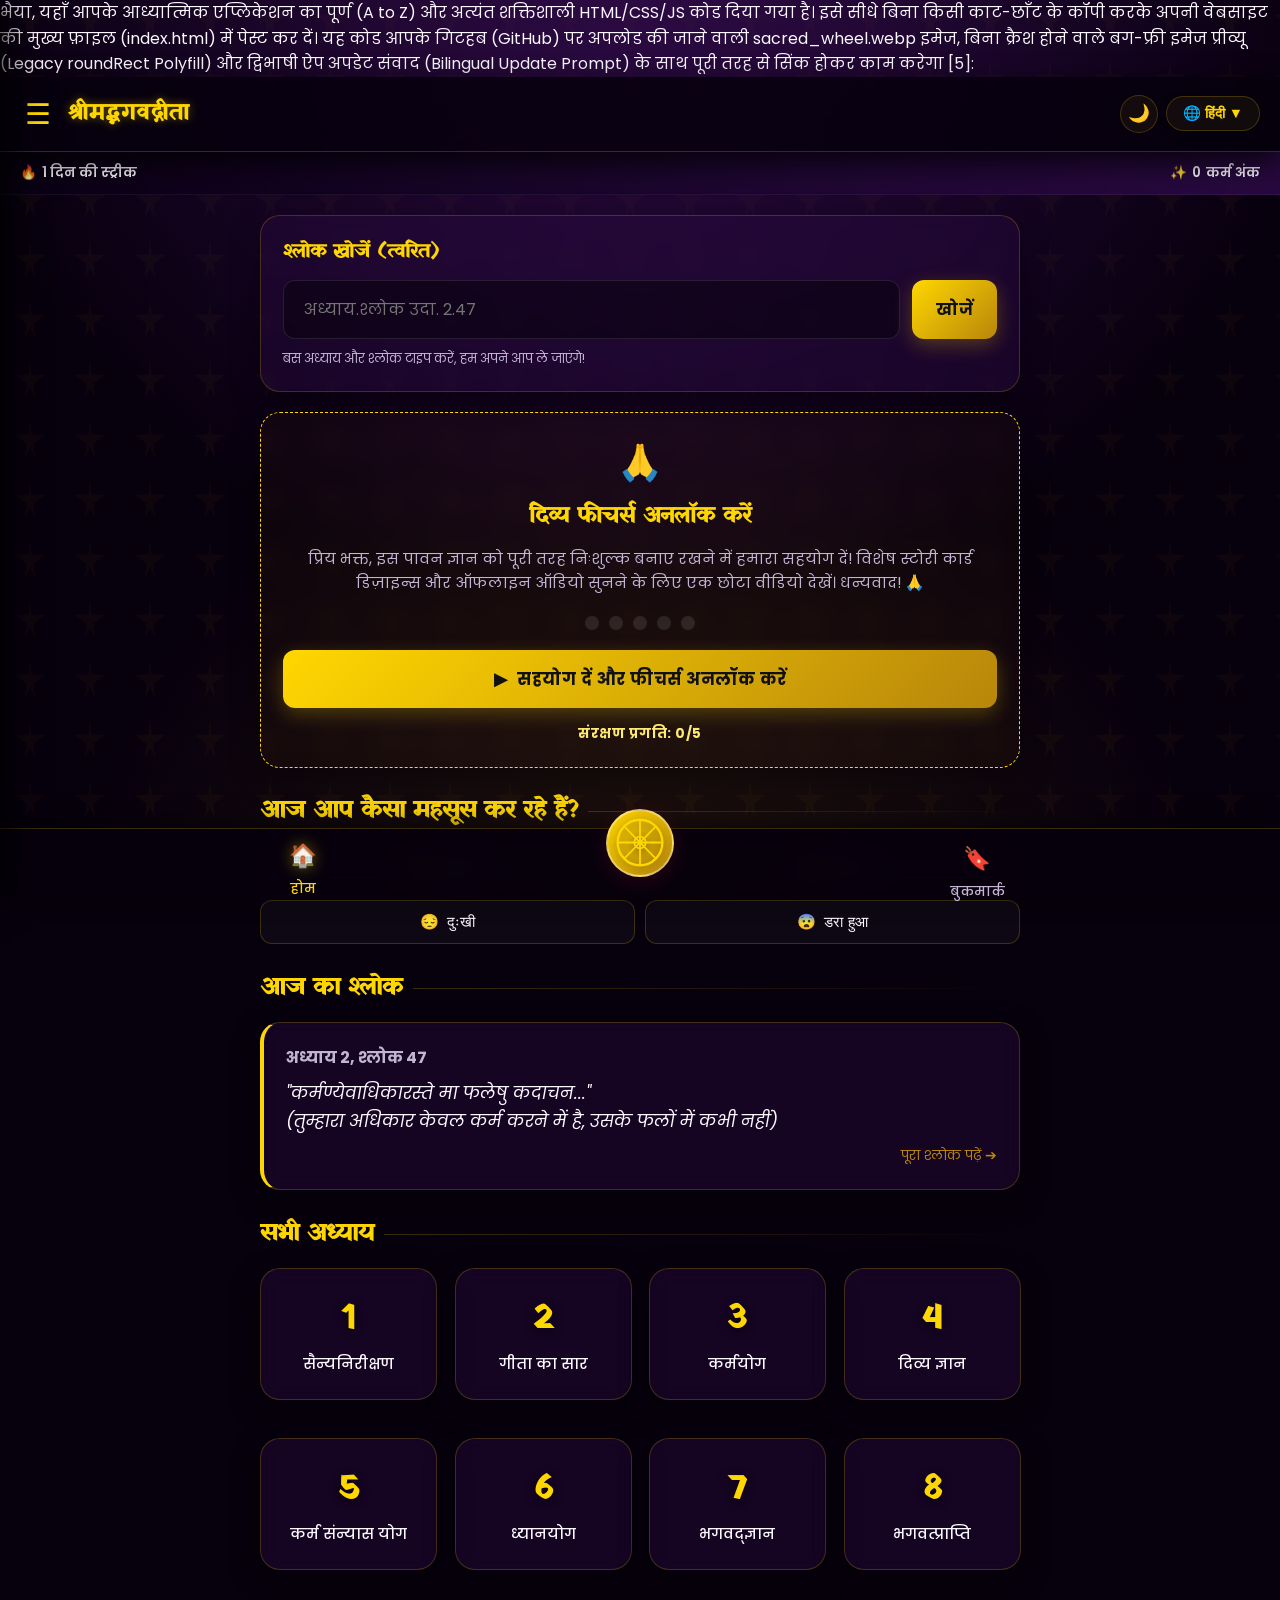
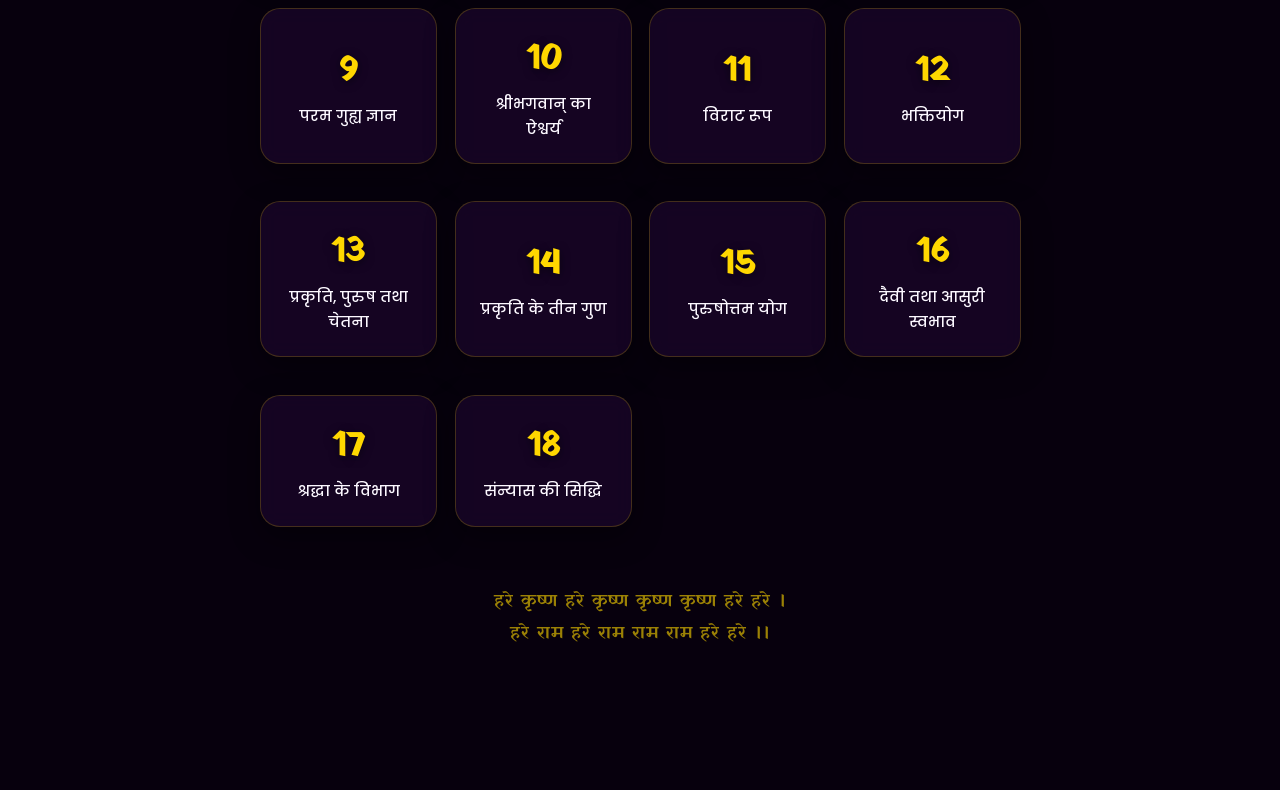
==== 55.html @ 6b6e03fc "Create 55.html" ====
भैया, यहाँ आपके आध्यात्मिक एप्लिकेशन का पूर्ण (A to Z) और अत्यंत शक्तिशाली
HTML/CSS/JS कोड दिया गया है।

इसे सीधे बिना किसी काट-छाँट के कॉपी करके अपनी वेबसाइट की मुख्य फ़ाइल
(index.html) में पेस्ट कर दें। यह कोड आपके गिटहब (GitHub) पर अपलोड की जाने वाली
sacred_wheel.webp इमेज, बिना क्रैश होने वाले बग-फ्री इमेज प्रीव्यू (Legacy
roundRect Polyfill) और द्विभाषी ऐप अपडेट संवाद (Bilingual Update Prompt) के साथ
पूरी तरह से सिंक होकर काम करेगा [5]:

<!DOCTYPE html>
<html lang="en">
<head>
    <meta charset="UTF-8">
    <meta name="viewport" content="width=device-width, initial-scale=1.0, maximum-scale=1.0, user-scalable=no">
    <meta name="theme-color" content="#0a0014">
    <title>Bhagavad Gita - Premium Edition</title>
    <link class="manifest" href="manifest.json">
    
    <style>
        /* =========================================================
           ULTRA-PREMIUM SPIRITUAL THEME CSS (NEXT-GEN UI/UX)
           ========================================================= */
        @import url('https://fonts.googleapis.com/css2?family=Poppins:wght@300;400;600;700&family=Yatra+One&display=swap');

        :root {
            /* Color Palette (Night Theme) */
            --bg-dark: #07000d;
            --bg-panel: rgba(26, 7, 43, 0.7);
            --bg-card: rgba(43, 10, 69, 0.4);
            --gold-primary: #FFD700;
            --gold-light: #FFEA70;
            --gold-dark: #B8860B;
            --gold-glow: rgba(255, 215, 0, 0.4);
            --text-main: #fcf8ff;
            --text-muted: #c2b5d4;
            --glass-border: rgba(255, 215, 0, 0.2);
            --accent-crimson: #a01025;
            
            /* Typography */
            --font-sans: 'Poppins', -apple-system, sans-serif;
            --font-sanskrit: 'Yatra One', serif;

            /* Dynamic Font Sizes for Accessibility */
            --verse-sanskrit-sz: 1.7rem;
            --verse-transliteration-sz: 1.05rem;
            --verse-translation-sz: 1.15rem;
        }

        /* Day Mode Style */
        body.theme-day {
            --bg-dark: #fbf8f3;
            --bg-panel: rgba(244, 238, 225, 0.95);
            --bg-card: rgba(235, 220, 200, 0.7);
            --gold-primary: #800020; 
            --gold-light: #590016;
            --gold-dark: #3a000c;
            --gold-glow: rgba(128, 0, 32, 0.15);
            --text-main: #111111;
            --text-muted: #444444;
            --glass-border: rgba(128, 0, 32, 0.25);
            background-image: none !important;
            background-color: #fbf8f3 !important;
        }

        /* Eye Protection Mode Style */
        body.theme-eyeprotect {
            --bg-dark: #1f1505;
            --bg-panel: rgba(43, 31, 8, 0.95);
            --bg-card: rgba(59, 43, 11, 0.65);
            --gold-primary: #ff9900;
            --gold-light: #ffd480;
            --gold-dark: #b37700;
            --gold-glow: rgba(255, 153, 0, 0.2);
            --text-main: #fcefd2;
            --text-muted: #d4c19c;
            --glass-border: rgba(255, 153, 0, 0.25);
            background-image: none !important;
            background-color: #1f1505 !important;
            filter: sepia(0.15) saturate(1.05);
        }

        * { margin: 0; padding: 0; box-sizing: border-box; -webkit-tap-highlight-color: transparent; }

        body {
            font-family: var(--font-sans);
            background-color: var(--bg-dark); 
            color: var(--text-main); 
            line-height: 1.6;
            overflow-x: hidden; 
            background-image: 
                radial-gradient(circle at 50% -10%, rgba(60, 15, 90, 0.8) 0%, transparent 60%),
                radial-gradient(circle at 50% 110%, rgba(184, 134, 11, 0.15) 0%, transparent 50%),
                url("data:image/svg+xml,%3Csvg width='60' height='60' viewBox='0 0 60 60' xmlns='http://www.w3.org/2000/svg'%3E%3Cpath d='M30 0l1.5 14.5L45 15l-11.5 8.5L35 38l-5-10-5 10 1.5-14.5L15 15l13.5-.5z' fill='%23FFD700' fill-opacity='0.03' fill-rule='evenodd'/%3E%3C/svg%3E");
            background-attachment: fixed;
            transition: background 0.3s, color 0.3s;
        }

        /* FLOATING WHY ADS BUTTON */
        .floating-why-ads {
            position: fixed;
            bottom: 100px;
            right: 20px;
            background: linear-gradient(135deg, #FF7A00, #E65100);
            color: #FFFFFF;
            border: 1px solid rgba(255,255,255,0.2);
            border-radius: 25px;
            padding: 10px 18px;
            font-size: 0.85rem;
            font-weight: 700;
            cursor: pointer;
            box-shadow: 0 8px 20px rgba(255, 122, 0, 0.4);
            display: flex;
            align-items: center;
            gap: 6px;
            z-index: 150;
            transition: all 0.3s;
            font-family: var(--font-sans);
            animation: pulseGlow 2s infinite;
        }
        .floating-why-ads:hover {
            transform: scale(1.05) translateY(-2px);
            box-shadow: 0 10px 25px rgba(255, 122, 0, 0.6);
        }
        .floating-why-ads:active {
            transform: scale(0.95);
        }
        @keyframes pulseGlow {
            0% { box-shadow: 0 0 0 0 rgba(255, 122, 0, 0.6); }
            70% { box-shadow: 0 0 0 10px rgba(255, 122, 0, 0); }
            100% { box-shadow: 0 0 0 0 rgba(255, 122, 0, 0); }
        }

        /* PREMIUM GLOWING AD LOADER MODAL */
        .ad-loader-overlay {
            position: fixed;
            top: 0;
            left: 0;
            width: 100%;
            height: 100%;
            background: rgba(7, 0, 13, 0.85);
            backdrop-filter: blur(8px);
            -webkit-backdrop-filter: blur(8px);
            display: none;
            align-items: center;
            justify-content: center;
            flex-direction: column;
            z-index: 2000;
            animation: fadeIn 0.3s ease;
        }
        
        .ad-loader-card {
            background: var(--bg-panel);
            border: 1px solid var(--glass-border);
            padding: 30px;
            border-radius: 20px;
            text-align: center;
            box-shadow: 0 15px 40px rgba(0, 0, 0, 0.8);
            max-width: 320px;
            width: 90%;
            display: flex;
            flex-direction: column;
            align-items: center;
            gap: 20px;
        }
        
        .ad-spinner {
            width: 50px;
            height: 50px;
            border: 4px solid rgba(255, 215, 0, 0.1);
            border-top: 4px solid var(--gold-primary);
            border-radius: 50%;
            animation: spin 1s linear infinite;
            box-shadow: 0 0 15px var(--gold-glow);
        }
        
        .ad-loader-text {
            color: var(--text-main);
            font-size: 0.95rem;
            font-weight: 600;
            line-height: 1.5;
            font-family: var(--font-sans);
        }
        
        @keyframes spin {
            0% { transform: rotate(0deg); }
            100% { transform: rotate(360deg); }
        }
        @keyframes fadeIn {
            from { opacity: 0; }
            to { opacity: 1; }
        }

        ::-webkit-scrollbar { width: 6px; }
        ::-webkit-scrollbar-track { background: var(--bg-dark); }
        ::-webkit-scrollbar-thumb { background: var(--gold-dark); border-radius: 10px; }

        header {
            position: sticky; top: 0; 
            background: rgba(7, 0, 13, 0.85);
            backdrop-filter: blur(16px); -webkit-backdrop-filter: blur(16px);
            border-bottom: 1px solid var(--glass-border);
            padding: 15px 20px; 
            display: flex; justify-content: space-between; align-items: center;
            z-index: 200; 
            box-shadow: 0 10px 30px rgba(0,0,0,0.8);
        }
        body.theme-day header {
            background: rgba(244, 238, 225, 0.95);
            box-shadow: 0 10px 30px rgba(0,0,0,0.05);
        }
        
        .header-left { display: flex; align-items: center; gap: 12px; }
        
        .menu-btn {
            background: none;
            border: none;
            color: var(--gold-primary);
            font-size: 1.8rem;
            cursor: pointer;
            padding: 5px;
            display: flex;
            align-items: center;
            justify-content: center;
            transition: transform 0.2s;
        }
        .menu-btn:active { transform: scale(0.9); }

        .app-title { 
            color: var(--gold-primary); font-size: 1.4rem; font-weight: 700; 
            text-decoration: none; text-shadow: 0 0 10px var(--gold-glow);
            letter-spacing: 1px; font-family: var(--font-sanskrit);
        }

        .theme-btn {
            background: rgba(255, 215, 0, 0.05); border: 1px solid var(--glass-border);
            color: var(--gold-primary); width: 38px; height: 38px; border-radius: 50%;
            cursor: pointer; display: flex; align-items: center; justify-content: center;
            font-size: 1.1rem; transition: all 0.3s;
        }
        .theme-btn:hover { background: rgba(255, 215, 0, 0.15); }
        .theme-btn:active { transform: scale(0.9); }

        .lang-dropdown { position: relative; display: inline-block; }
        .lang-btn {
            background: rgba(255, 215, 0, 0.05); border: 1px solid var(--glass-border); 
            color: var(--gold-primary); padding: 8px 16px; border-radius: 25px; 
            font-size: 0.9rem; font-weight: 600; cursor: pointer; 
            display: flex; align-items: center; gap: 6px; transition: all 0.3s;
            box-shadow: 0 4px 10px rgba(0,0,0,0.3);
        }
        body.theme-day .lang-btn { box-shadow: 0 4px 10px rgba(0,0,0,0.05); }
        .lang-btn:hover { background: rgba(255, 215, 0, 0.15); border-color: var(--gold-primary); }
        .lang-btn:active { transform: scale(0.95); }
        .lang-menu {
            display: none; position: absolute; right: 0; top: 130%;
            background: rgba(15, 2, 26, 0.98); backdrop-filter: blur(15px);
            border: 1px solid var(--glass-border); border-radius: 15px;
            box-shadow: 0 15px 40px rgba(0,0,0,0.9); overflow: hidden; z-index: 300; min-width: 140px;
            max-height: 300px; overflow-y: auto;
            animation: dropFade 0.4s cubic-bezier(0.175, 0.885, 0.32, 1.275);
        }
        body.theme-day .lang-menu {
            background: #fbf8f3;
            box-shadow: 0 15px 40px rgba(0,0,0,0.15);
        }
        .lang-menu::-webkit-scrollbar { width: 4px; }
        .lang-menu::-webkit-scrollbar-thumb { background: var(--gold-dark); }
        
        @keyframes dropFade { 
            from { opacity: 0; transform: translateY(-15px) scale(0.95); } 
            to { opacity: 1; transform: translateY(0); } 
        }
        .lang-menu.show { display: block; }
        .lang-item {
            padding: 14px 20px; color: var(--text-main); font-size: 0.95rem; 
            font-weight: 500; cursor: pointer; border-bottom: 1px solid rgba(255,255,255,0.05);
            transition: all 0.2s; display: flex; align-items: center; justify-content: space-between;
        }
        .lang-item:last-child { border-bottom: none; }
        .lang-item:hover, .lang-item.active { background: linear-gradient(90deg, rgba(255,215,0,0.15) 0%, transparent 100%); color: var(--gold-primary); padding-left: 25px;}

        /* SIDEBAR DRAWER STYLING */
        .sidebar-overlay {
            position: fixed; top: 0; left: 0; width: 100%; height: 100%;
            background: rgba(0,0,0,0.6); z-index: 999; display: none;
            backdrop-filter: blur(5px); transition: opacity 0.3s ease;
        }
        .sidebar-overlay.active { display: flex; }
        
        .sidebar {
            position: fixed; top: 0; left: -280px; width: 280px; height: 100%;
            background: #0f021a; z-index: 1000; transition: left 0.3s ease;
            border-right: 1px solid var(--glass-border);
            box-shadow: 10px 0 30px rgba(0,0,0,0.8);
            display: flex; flex-direction: column;
        }
        body.theme-day .sidebar {
            background: #fbf8f3;
            box-shadow: 10px 0 30px rgba(0,0,0,0.1);
        }
        .sidebar.active { left: 0; }
        
        .sidebar-header {
            padding: 25px 20px;
            border-bottom: 1px solid var(--glass-border);
            display: flex;
            flex-direction: column;
            align-items: center;
            position: relative;
        }
        .close-sidebar-btn {
            position: absolute; top: 15px; right: 15px;
            background: none; border: none; color: var(--text-muted);
            font-size: 1.2rem; cursor: pointer;
        }
        .sidebar-logo {
            width: 70px; height: 70px; 
            border-radius: 50%; display: flex; justify-content: center; align-items: center;
            box-shadow: 0 0 20px var(--gold-glow);
            border: 2px solid var(--gold-primary);
            overflow: hidden;
            background: var(--bg-dark);
            margin-bottom: 10px;
        }
        .sidebar-logo img { width: 100%; height: 100%; object-fit: cover; }
        .sidebar-title {
            color: var(--gold-primary); font-size: 1.3rem; font-weight: 700;
            font-family: var(--font-sanskrit); text-shadow: 0 0 10px var(--gold-glow);
        }

        .sidebar-menu {
            flex: 1; overflow-y: auto; padding: 15px 0;
        }
        .sidebar-item {
            display: flex; align-items: center; gap: 15px;
            padding: 14px 25px; color: var(--text-main); text-decoration: none;
            font-size: 0.95rem; font-weight: 500; transition: all 0.2s;
            border-left: 3px solid transparent;
        }
        .sidebar-item:hover {
            background: rgba(255,215,0,0.08);
            color: var(--gold-primary);
            border-left-color: var(--gold-primary);
            padding-left: 30px;
        }
        body.theme-day .sidebar-item:hover {
            background: rgba(128,0,32,0.06);
            color: var(--gold-primary);
            border-left-color: var(--gold-primary);
        }
        .sidebar-divider {
            border: none; height: 1px; background: var(--glass-border);
            margin: 15px 25px;
        }
        .sidebar-section-title {
            padding: 5px 25px; font-size: 0.8rem; text-transform: uppercase;
            color: var(--text-muted); font-weight: 700; letter-spacing: 1px;
        }

        /* USER STATS BAR */
        .stats-bar {
            background: linear-gradient(90deg, rgba(10,0,20,0.9), rgba(43,10,69,0.9));
            padding: 10px 20px; display: flex; justify-content: space-between; align-items: center;
            border-bottom: 1px solid rgba(255,255,255,0.05); font-size: 0.85rem; font-weight: 600;
        }
        body.theme-day .stats-bar {
            background: linear-gradient(90deg, #f4eee1, #ebdcce);
            border-bottom: 1px solid rgba(0,0,0,0.05);
        }
        .stat-item { display: flex; align-items: center; gap: 5px; color: var(--gold-light); }
        body.theme-day .stat-item { color: var(--gold-primary); }
        .stat-item span { color: var(--text-main); }

        /* Glassmorphism Cards */
        .glass-card {
            background: var(--bg-card); border: 1px solid var(--glass-border);
            border-radius: 20px; padding: 22px; margin-bottom: 20px;
            box-shadow: 0 10px 30px rgba(0, 0, 0, 0.4); 
            backdrop-filter: blur(10px); -webkit-backdrop-filter: blur(10px);
            transition: transform 0.3s, box-shadow 0.3s, border-color 0.3s;
            position: relative; overflow: hidden;
            will-change: transform, box-shadow; 
        }
        body.theme-day .glass-card {
            box-shadow: 0 10px 30px rgba(0, 0, 0, 0.05);
        }
        .glass-card::before {
            content: ''; position: absolute; top: 0; left: -100%; width: 50%; height: 100%;
            background: linear-gradient(90deg, transparent, rgba(255,255,255,0.03), transparent);
            transform: skewX(-20deg); transition: 0.5s;
        }
        .glass-card:hover::before { left: 150%; }
        .glass-card:hover { border-color: rgba(255, 215, 0, 0.4); box-shadow: 0 15px 40px rgba(0, 0, 0, 0.6); }
        body.theme-day .glass-card:hover { border-color: rgba(128, 0, 32, 0.4); box-shadow: 0 15px 40px rgba(0, 0, 0, 0.1); }

        /* App Container */
        #app-container { padding: 20px; padding-bottom: 120px; max-width: 800px; margin: 0 auto; }
        .view { display: none; animation: slideUpFade 0.5s cubic-bezier(0.16, 1, 0.3, 1); }
        .view.active { display: block; }
        @keyframes slideUpFade { 
            from { opacity: 0; transform: translateY(30px); } 
            to { opacity: 1; transform: translateY(0); } 
        }

        /* Search Box */
        .search-box { display: flex; gap: 12px; margin-bottom: 10px; position: relative; }
        .search-box input {
            flex: 1; padding: 16px 20px; border-radius: 12px; background: rgba(0,0,0,0.4);
            border: 1px solid rgba(255,255,255,0.1); color: var(--text-main); font-size: 1rem; 
            outline: none; transition: all 0.3s; font-family: var(--font-sans);
        }
        body.theme-day .search-box input {
            background: rgba(255,255,255,0.9);
            border: 1px solid rgba(0,0,0,0.1);
        }
        .search-box input:focus { border-color: var(--gold-primary); box-shadow: 0 0 15px rgba(255,215,0,0.2); background: rgba(0,0,0,0.6); }
        body.theme-day .search-box input:focus { background: #fff; }
        .btn {
            background: linear-gradient(135deg, var(--gold-primary), var(--gold-dark)); color: #111; 
            border: none; padding: 14px 24px; border-radius: 12px; font-weight: 700; font-size: 1rem; 
            cursor: pointer; box-shadow: 0 6px 20px rgba(255, 215, 0, 0.25); transition: all 0.2s;
            font-family: var(--font-sans); letter-spacing: 0.5px;
            display: inline-flex; align-items: center; justify-content: center;
        }
        body.theme-day .btn { color: #fff; box-shadow: 0 6px 20px rgba(128, 0, 32, 0.2); }
        .btn:hover { transform: translateY(-2px); box-shadow: 0 8px 25px rgba(255, 215, 0, 0.4); }
        .btn:active { transform: translateY(1px) scale(0.97); }

        /* Section Headings */
        .section-heading {
            display: flex; align-items: center; gap: 10px; margin: 25px 0 15px 0;
            color: var(--gold-primary); font-family: var(--font-sanskrit); font-size: 1.5rem;
        }
        .section-heading::after {
            content: ''; flex: 1; height: 1px; background: linear-gradient(90deg, var(--glass-border), transparent);
        }

        /* Emotion Suggestion */
        .emotion-grid { display: grid; grid-template-columns: repeat(2, 1fr); gap: 10px; margin-bottom: 10px; }
        .emotion-btn {
            background: rgba(255,255,255,0.03); border: 1px solid var(--glass-border);
            padding: 12px; border-radius: 12px; color: var(--text-main); font-size: 0.95rem;
            cursor: pointer; transition: all 0.3s; display: flex; align-items: center; justify-content: center; gap: 8px;
        }
        body.theme-day .emotion-btn { background: rgba(0,0,0,0.02); }
        .emotion-btn:hover { background: rgba(255,215,0,0.1); border-color: var(--gold-primary); color: var(--gold-primary); transform: scale(1.02); }
        body.theme-day .emotion-btn:hover { background: rgba(128,0,32,0.06); color: var(--gold-primary); border-color: var(--gold-primary); }

        /* Home Grid */
        .chapter-grid { display: grid; grid-template-columns: repeat(auto-fill, minmax(160px, 1fr)); gap: 18px; }
        .chapter-card { text-align: center; cursor: pointer; display: flex; flex-direction: column; align-items: center; justify-content: center; min-height: 120px;}
        .ch-num { 
            font-size: 2.2rem; color: var(--gold-primary); font-weight: bold; margin-bottom: 5px; 
            font-family: var(--font-sanskrit); text-shadow: 0 2px 10px rgba(0,0,0,0.5);
        }
        body.theme-day .ch-num { text-shadow: none; }

        /* Verse Styles */
        .zen-mode .bottom-nav, .zen-mode header, .zen-mode .stats-bar { display: none !important; }
        .zen-mode #app-container { padding-top: 50px; }
        
        .verse-toolbar { display: flex; justify-content: space-between; align-items: center; margin-bottom: 20px; border-bottom: 1px solid var(--glass-border); padding-bottom: 15px; }
        .toolbar-btn { background: rgba(255,255,255,0.05); border: 1px solid var(--glass-border); color: var(--text-main); padding: 6px 12px; border-radius: 8px; font-size: 0.85rem; cursor: pointer; display: flex; align-items: center; gap: 5px; transition: 0.2s;}
        body.theme-day .toolbar-btn { background: rgba(0,0,0,0.02); }
        .toolbar-btn:hover { background: rgba(255,215,0,0.1); color: var(--gold-primary); }
        body.theme-day .toolbar-btn:hover { background: rgba(128,0,32,0.06); color: var(--gold-primary); }

        .verse-sanskrit { 
            font-size: var(--verse-sanskrit-sz); color: var(--gold-primary); text-align: center; 
            margin-bottom: 20px; font-weight: bold; font-family: var(--font-sanskrit);
            line-height: 1.5; text-shadow: 0 2px 5px rgba(0,0,0,0.8);
            transition: font-size 0.2s;
        }
        body.theme-day .verse-sanskrit { text-shadow: none; }
        .verse-transliteration { font-size: var(--verse-transliteration-sz); color: var(--text-muted); text-align: center; font-style: italic; margin-bottom: 25px; letter-spacing: 0.5px; transition: font-size 0.2s; }
        .verse-translation { font-size: var(--verse-translation-sz); line-height: 1.9; margin-bottom: 25px; color: var(--text-main); font-weight: 300; transition: font-size 0.2s; }
        
        details.tatparya { 
            background: rgba(0,0,0,0.5); border-radius: 12px; border: 1px solid rgba(255,215,0,0.1); 
            margin-top: 25px; overflow: hidden; transition: all 0.3s;
        }
        body.theme-day details.tatparya { background: rgba(0,0,0,0.02); border: 1px solid var(--glass-border); }
        details.tatparya summary { 
            padding: 18px; color: var(--gold-light); font-weight: 600; cursor: pointer; 
            list-style: none; display: flex; justify-content: space-between; align-items: center; 
            background: rgba(255,255,255,0.02); font-size: 1.05rem;
        }
        body.theme-day details.tatparya summary { color: var(--gold-primary); }
        details.tatparya summary::-webkit-details-marker { display: none; }
        details.tatparya summary::after { content: '▼'; font-size: 0.9rem; transition: 0.3s; }
        details[open].tatparya summary::after { transform: rotate(180deg); }
        details[open].tatparya { border-color: var(--gold-dark); box-shadow: 0 5px 20px rgba(0,0,0,0.5); }
        body.theme-day details[open].tatparya { box-shadow: 0 5px 20px rgba(0,0,0,0.05); }
        .tatparya-content { padding: 20px; border-top: 1px solid rgba(255,215,0,0.1); font-size: 1.05rem; line-height: 1.8; color: var(--text-muted); }

        /* ACTION BAR */
        .action-grid-enhanced {
            display: grid;
            grid-template-columns: repeat(5, 1fr);
            gap: 6px;
            margin-top: 30px;
            background: rgba(0,0,0,0.5);
            border-radius: 16px;
            padding: 8px;
            border: 1px solid var(--glass-border);
        }
        body.theme-day .action-grid-enhanced {
            background: rgba(128,0,32,0.05);
        }
        .action-btn-enhanced {
            background: none;
            border: none;
            color: var(--gold-primary);
            cursor: pointer;
            padding: 10px 2px;
            border-radius: 12px;
            transition: all 0.2s;
            display: flex;
            flex-direction: column;
            align-items: center;
            justify-content: center;
            gap: 5px;
        }
        .action-btn-enhanced:hover {
            background: rgba(255,215,0,0.1);
            transform: translateY(-2px);
        }
        body.theme-day .action-btn-enhanced:hover {
            background: rgba(128,0,32,0.08);
        }
        .action-icon {
            font-size: 1.35rem;
            display: block;
        }
        .action-text {
            font-size: 0.75rem;
            font-weight: 700;
            color: var(--text-muted);
            text-transform: capitalize;
        }

        /* Bottom Nav with Raised Centerpiece FAB */
        .bottom-nav {
            position: fixed; bottom: 0; width: 100%; background: rgba(7, 0, 13, 0.95);
            display: flex; justify-content: space-around; align-items: center; padding: 12px 0 20px 0; 
            border-top: 1px solid var(--glass-border); z-index: 100;
            backdrop-filter: blur(15px); -webkit-backdrop-filter: blur(15px);
            box-shadow: 0 -5px 20px rgba(0,0,0,0.5);
            height: 72px; /* Standardize height for professional grid symmetry */
        }
        body.theme-day .bottom-nav {
            background: rgba(244, 238, 225, 0.98);
            box-shadow: 0 -5px 20px rgba(0,0,0,0.05);
        }
        .nav-item { 
            color: var(--text-muted); text-decoration: none; font-size: 0.85rem; 
            text-align: center; cursor:pointer; flex: 1; transition: all 0.3s;
            display: flex; flex-direction: column; align-items: center; gap: 4px;
            font-weight: 500;
            height: 100%;
        }
        .nav-item:hover { color: var(--text-main); }
        .nav-item.active { color: var(--gold-primary); transform: translateY(-3px); }
        .nav-item.active i { text-shadow: 0 0 15px var(--gold-glow); }
        body.theme-day .nav-item.active i { text-shadow: none; }
        .nav-item i { font-size: 1.4rem; font-style: normal; transition: 0.3s;}

        /* STUNNING FLOATING ACTION BUTTON (FAB) FOR CENTRAL QUICK NAV */
        .center-fab-nav {
            width: 68px;
            height: 68px;
            border-radius: 50%;
            background: linear-gradient(135deg, var(--gold-primary), var(--gold-dark));
            color: #fff !important;
            display: flex;
            align-items: center;
            justify-content: center;
            cursor: pointer;
            box-shadow: 0 4px 20px rgba(128, 0, 32, 0.3);
            border: 2px solid rgba(255, 255, 255, 0.4);
            transform: translateY(-18px); /* Elevate above navigation bar beautifully */
            transition: all 0.3s cubic-bezier(0.175, 0.885, 0.32, 1.275);
            z-index: 105;
            overflow: hidden;
        }
        body.theme-day .center-fab-nav {
            color: #111 !important;
            box-shadow: 0 4px 15px var(--gold-glow);
            border: 2px solid rgba(255, 255, 255, 0.15);
        }
        .center-fab-nav:hover {
            transform: translateY(-22px) scale(1.1);
            box-shadow: 0 8px 25px rgba(128, 0, 32, 0.4);
        }
        body.theme-day .center-fab-nav:hover {
            box-shadow: 0 6px 20px var(--gold-glow);
        }
        .center-fab-nav:active {
            transform: translateY(-14px) scale(0.95);
        }

        /* Sacred spinning animation for Sudarshana Wheel Image [5] */
        .sacred-wheel {
            width: 82%;
            height: 82%;
            animation: spinMeditative 12s linear infinite;
            filter: drop-shadow(0 2px 4px rgba(0,0,0,0.35));
            object-fit: contain; /* Ensure crisp rendering on high-DPI smartphone screens */
        }
        @keyframes spinMeditative {
            0% { transform: rotate(0deg); }
            100% { transform: rotate(360deg); }
        }

        /* QUICK NAV COMPACT OVERLAY WINDOW */
        #quick-nav-modal {
            display: none;
            align-items: center;
            justify-content: center;
        }
        #quick-nav-modal.active {
            display: flex !important;
        }

        /* CHAPTER LOADING SKELETON STYLES */
        .loading-spinner {
            display: none;
            margin: 20px 0;
        }
        .skeleton {
            background: linear-gradient(90deg, rgba(255,255,255,0.05) 25%, rgba(255,255,255,0.1) 50%, rgba(255,255,255,0.05) 75%);
            background-size: 200% 100%;
            animation: loading 1.5s infinite;
            border-radius: 8px;
        }
        .skel-item {
            height: 80px;
            margin-bottom: 15px;
            width: 100%;
        }
        @keyframes loading {
            0% { background-position: 200% 0; }
            100% { background-position: -200% 0; }
        }

        /* ULTRA-RESPONSIVE STORY PREVIEW FOR SMALLER MOBILE PHONES */
        @media (max-height: 740px) {
            #story-modal .glass-card {
                padding: 12px !important;
                gap: 8px !important;
            }
            #story-preview-container {
                border-width: 1px !important;
                background-color: #000 !important;
            }
            #story-preview-img {
                max-height: 35vh !important;
            }
            #story-theme-select {
                padding: 3px 6px !important;
                font-size: 0.8rem !important;
                background-color: var(--bg-dark);
            }
            #story-trans-checkbox {
                width: 15px !important;
                height: 15px !important;
            }
            #story-modal .btn {
                padding: 8px 12px !important;
                font-size: 0.85rem !important;
            }
            #story-modal div[style*="font-size:0.8rem"] {
                font-size: 0.72rem !important;
                line-height: 1.2 !important;
            }
        }

        /* Toasts */
        .toast {
            position: fixed; bottom: 90px; left: 50%; transform: translateX(-50%) translateY(20px); 
            background: linear-gradient(135deg, var(--gold-primary), var(--gold-dark)); color: #000;
            padding: 12px 25px; border-radius: 30px; font-weight: 700; opacity: 0; 
            transition: all 0.4s cubic-bezier(0.68, -0.55, 0.265, 1.55); pointer-events: none; z-index: 1000;
            box-shadow: 0 10px 30px rgba(255, 215, 0, 0.4); text-align: center; min-width: 200px;
        }
        body.theme-day .toast { color: #fff; box-shadow: 0 10px 30px rgba(128, 0, 32, 0.2); }
        .toast.show { opacity: 1; transform: translateX(-50%) translateY(0); }

        @keyframes float { 0% { transform: translateY(0); } 50% { transform: translateY(-10px); } 100% { transform: translateY(0); } }

    </style>
</head>
<body>

    <!-- Floating Why Ads Button -->
    <button class="floating-why-ads" id="floating-why-ads" onclick="app.triggerWhyAds()" style="display: none;">
        <span>🧡</span> <span data-i18n="why_ads_btn_text">Why Ads?</span>
    </button>

    <!-- Sidebar navigation drawer -->
    <div class="sidebar-overlay" id="sidebar-overlay" onclick="app.toggleSidebar()"></div>
    <div class="sidebar" id="sidebar">
        <div class="sidebar-header">
            <button class="close-sidebar-btn" onclick="app.toggleSidebar()">✕</button>
            <div class="sidebar-logo">
                <img src="logo.png" 
                     onerror="this.src='data:image/svg+xml;utf8,<svg viewBox=\'0 0 100 100\' xmlns=\'http://www.w3.org/2000/svg\'><circle cx=\'50\' cy=\'50\' r=\'50\' fill=\'%23FFD700\'/><text x=\'50\' y=\'50\' font-size=\'40\' text-anchor=\'middle\' dy=\'.3em\' fill=\'%23000\'>ॐ</text></svg>'" 
                     alt="Bhagavad Gita App Logo">
            </div>
            <div class="sidebar-title" data-i18n="app_title">Bhagavad Gita</div>
        </div>
        <div class="sidebar-menu">
            <a href="aboutus.html" class="sidebar-item">
                <span>ℹ️</span> <span data-i18n="menu_about">About Us</span>
            </a>
            <a href="contactus.html" class="sidebar-item">
                <span>📞</span> <span data-i18n="menu_contact">Contact Us</span>
            </a>
            <a href="privacy.html" class="sidebar-item">
                <span>🔒</span> <span data-i18n="menu_privacy">Privacy Policy</span>
            </a>
            <a href="terms.html" class="sidebar-item">
                <span>📜</span> <span data-i18n="menu_terms">Terms & Conditions</span>
            </a>
            <a href="javascript:void(0)" class="sidebar-item" onclick="app.shareAppSmart()">
                <span>📤</span> <span data-i18n="menu_share">Share App</span>
            </a>
            
            <hr class="sidebar-divider">
            <div class="sidebar-section-title" data-i18n="menu_social_title">Our Platforms</div>
            
            <a href="https://www.instagram.com/your_username" class="sidebar-item" target="_blank" rel="noopener noreferrer">
                <span>📸</span> <span>Instagram</span>
            </a>
            <a href="https://www.youtube.com/your_channel" class="sidebar-item" target="_blank" rel="noopener noreferrer">
                <span>🎥</span> <span>YouTube</span>
            </a>
            <a href="developer.html" class="sidebar-item">
                <span>🧑‍💻</span> <span>Developer Contact </span>
            </a>
        </div>
    </div>

    <!-- Header -->
    <header>
        <div class="header-left">
            <button class="menu-btn" onclick="app.toggleSidebar()">☰</button>
            <a href="javascript:void(0)" class="app-title" onclick="app.goHome()" data-i18n="app_title">Bhagavad Gita</a>
        </div>
        
        <div style="display: flex; gap: 8px; align-items: center;">
            <button class="theme-btn" onclick="app.cycleTheme()" id="theme-btn" title="Toggle Mode">🌙</button>
            
            <div class="lang-dropdown">
                <button class="lang-btn" onclick="app.toggleLangMenu()" id="current-lang-btn">🌐 Eng ▼</button>
                <div class="lang-menu" id="lang-menu">
                    <!-- Languages dynamically injected -->
                </div>
            </div>
        </div>
    </header>

    <!-- Gamification status -->
    <div class="stats-bar">
        <div class="stat-item">🔥 <span id="streak-counter" data-i18n="streak_text">Day 1 Streak</span></div>
        <div class="stat-item">✨ <span id="karma-points">0</span> <span data-i18n="karma_pts">Karma Pts</span></div>
    </div>

    <!-- Container -->
    <div id="app-container">

        <!-- HOME VIEW -->
        <div id="view-home" class="view active">
            
            <!-- Quick Verse Jump -->
            <div class="glass-card">
                <h3 style="color:var(--gold-primary); margin-bottom: 12px; font-family: var(--font-sanskrit);" data-i18n="quick_jump">Quick Verse Jump</h3>
                <div class="search-box">
                    <input type="text" id="quick-search" placeholder="e.g. 2.47" oninput="app.autoQuickJump(this.value)" data-i18n-placeholder="search_placeholder">
                    <button class="btn" onclick="app.quickJump(true)" data-i18n="btn_go">Go</button> 
                </div>
                <div style="font-size: 0.8rem; color: var(--text-muted); margin-top: 5px;" data-i18n="search_hint">Just type chapter and verse to auto-jump!</div>
            </div>

            <!-- AD SUPPORT SUSTENANCE SECTION -->
            <div class="glass-card" style="border: 1px dashed var(--gold-primary); background: rgba(255, 143, 0, 0.03); text-align: center; padding: 22px;">
                <div style="font-size: 2.2rem; margin-bottom: 8px; animation: float 3s ease-in-out infinite;">🙏</div>
                <h3 style="color: var(--gold-primary); font-family: var(--font-sanskrit); margin-bottom: 12px; font-size: 1.4rem;" id="ad_sustenance_title" data-i18n="ad_sustenance_title">Unlock Divine Features</h3>
                <p style="font-size: 0.95rem; color: var(--text-muted); line-height: 1.6; margin-bottom: 20px;" id="ad_sustenance_desc" data-i18n="ad_sustenance_desc">
                    Dear Devotee, support our efforts to keep this sacred wisdom 100% free! Watch a short video to unlock premium story card templates, offline chanting recitations, and help maintain the app. Thank you! 🙏
                </p>
                
                <!-- PROGRESS DOTS -->
                <div style="display: flex; justify-content: center; gap: 10px; margin-bottom: 20px;">
                    <span id="ad-dot-1" style="width: 14px; height: 14px; border-radius: 50%; background: rgba(255,255,255,0.1); display: inline-block; transition: all 0.3s;"></span>
                    <span id="ad-dot-2" style="width: 14px; height: 14px; border-radius: 50%; background: rgba(255,255,255,0.1); display: inline-block; transition: all 0.3s;"></span>
                    <span id="ad-dot-3" style="width: 14px; height: 14px; border-radius: 50%; background: rgba(255,255,255,0.1); display: inline-block; transition: all 0.3s;"></span>
                    <span id="ad-dot-4" style="width: 14px; height: 14px; border-radius: 50%; background: rgba(255,255,255,0.1); display: inline-block; transition: all 0.3s;"></span>
                    <span id="ad-dot-5" style="width: 14px; height: 14px; border-radius: 50%; background: rgba(255,255,255,0.1); display: inline-block; transition: all 0.3s;"></span>
                </div>
                
                <!-- WATCH AD BUTTON -->
                <button class="btn" id="watch-ad-btn" onclick="app.triggerWatchAd()" style="width: 100%; display: flex; align-items: center; justify-content: center; gap: 10px; padding: 16px; font-size: 1.05rem;">
                    <span>▶</span> <span class="action-text-span" data-i18n="ad_button_text">Watch Video & Support App</span>
                </button>
                
                <!-- PROGRESS TEXT -->
                <div style="font-size: 0.85rem; font-weight: 700; color: var(--gold-light); margin-top: 15px; letter-spacing: 0.5px;" id="ad-progress-text">
                    SUSTENANCE PROGRESS: 0/5
                </div>
            </div>

            <!-- CONTINUE READING -->
            <div id="continue-reading-section" style="display: none;">
                <h3 class="section-heading" data-i18n="continue_reading">Continue Reading</h3>
                <div class="glass-card" style="cursor:pointer; border-left: 4px solid #28a745; background: rgba(40,167,69,0.05);" onclick="app.resumeReading()">
                    <h4 style="color:var(--text-main); margin-bottom: 5px;" id="resume-verse-title">Chapter X, Verse Y</h4>
                    <div style="text-align: right; margin-top: 5px; font-size: 0.85rem; color: #28a745;" data-i18n="jump_back">Jump Back In ➔</div>
                </div>
            </div>

            <!-- Life Coach Feature -->
            <h3 class="section-heading" data-i18n="how_are_you">How are you feeling today?</h3>
            <div class="emotion-grid">
                <button class="emotion-btn" onclick="app.suggestVerse('confusion')">😕 <span data-i18n="emo_confused">Confused</span></button>
                <button class="emotion-btn" onclick="app.suggestVerse('anger')">😠 <span data-i18n="emo_angry">Angry</span></button>
                <button class="emotion-btn" onclick="app.suggestVerse('sadness')">😔 <span data-i18n="emo_sad">Sad</span></button>
                <button class="emotion-btn" onclick="app.suggestVerse('fear')">😨 <span data-i18n="emo_fear">Fearful</span></button>
            </div>

            <!-- Daily Verse -->
            <h3 class="section-heading" data-i18n="daily_verse_heading">Verse of the Day</h3>
            <div class="glass-card" style="cursor:pointer; border-left: 4px solid var(--gold-primary);" onclick="app.openVerse(2, 47)">
                <h4 style="color:var(--text-muted); margin-bottom: 8px;" id="daily-verse-title" data-i18n="daily_verse_title">Chapter 2, Verse 47</h4>
                <p style="font-size: 1.1rem; font-style:italic; line-height: 1.6;" id="daily-verse-text">"You have a right to perform your prescribed duty..."</p>
                <div style="text-align: right; margin-top: 10px; font-size: 0.85rem; color: var(--gold-dark);" data-i18n="read_full">Read Full Verse ➔</div>
            </div>

            <!-- Chapter list -->
            <h3 class="section-heading" data-i18n="chapters">All Chapters</h3>
            <div class="chapter-grid" id="chapter-list">
                <!-- Chapters injected -->
            </div>

            <div style="text-align:center; margin-top: 40px; margin-bottom: 20px; opacity: 0.6; font-family: var(--font-sanskrit); color: var(--gold-primary); font-size: 1.1rem; letter-spacing: 1px; line-height: 1.8;">
                हरे कृष्ण हरे कृष्ण कृष्ण कृष्ण हरे हरे ।<br>
                हरे राम हरे राम राम राम हरे हरे ।।
            </div>
        </div>

        <!-- CHAPTER VIEW -->
        <div id="view-chapter" class="view">
            <button class="btn" style="padding: 10px 18px; margin-bottom: 20px; background: rgba(255,255,255,0.05); color: #fff; box-shadow: none;" onclick="app.goBack()">
                ← <span data-i18n="btn_back">Back</span>
            </button>
            
            <div class="glass-card">
                <h2 id="chapter-title" style="color:var(--gold-primary); font-family: var(--font-sanskrit); text-align: center; margin-bottom: 20px; font-size: 2rem;">Chapter 1</h2>
                
                <div class="loading-spinner" id="chapter-loading">
                    <div class="skeleton skel-item"></div>
                    <div class="skeleton skel-item"></div>
                    <div class="skeleton skel-item"></div>
                    <div class="skeleton skel-item"></div>
                </div>
                
                <div id="verse-list" style="display:flex; flex-direction:column; gap:12px;">
                    <!-- Verses injected -->
                </div>
            </div>
        </div>

        <!-- VERSE VIEW -->
        <div id="view-verse" class="view">
            <div class="verse-toolbar">
                <button class="toolbar-btn" onclick="app.goBack()">← <span data-i18n="btn_back">Back</span></button>
                <div style="display: flex; gap: 10px;">
                    <button class="toolbar-btn" onclick="app.toggleZenMode()" title="Focus Mode">🧘 <span data-i18n="btn_zen">Zen</span></button>
                    <button class="toolbar-btn" onclick="app.playAudio()" title="Play Chanting">🔊 <span data-i18n="btn_audio">Play</span></button>
                </div>
            </div>

            <!-- Accessibility Font Adjuster -->
            <div style="display: flex; align-items: center; justify-content: space-between; margin-bottom: 12px; background: rgba(255,215,0,0.05); padding: 10px 15px; border-radius: 12px; border: 1px solid var(--glass-border);">
                <span style="font-size: 0.9rem; color: var(--gold-light); font-weight: 600;" data-i18n="text_size_label">Text Size</span>
                <div style="display: flex; gap: 8px; align-items: center;">
                    <button class="toolbar-btn" onclick="app.adjustFontSize(-2)" style="padding: 4px 10px; font-weight: bold;" data-i18n="btn_font_size_down">A-</button>
                    <span id="font-size-indicator" style="font-size: 0.9rem; font-weight: bold; min-width: 40px; text-align: center;">100%</span>
                    <button class="toolbar-btn" onclick="app.adjustFontSize(2)" style="padding: 4px 10px; font-weight: bold;" data-i18n="btn_font_size_up">A+</button>
                </div>
            </div>

            <div class="glass-card" id="verse-card">
                <h3 id="verse-heading" style="color:var(--gold-primary); text-align:center; margin-bottom: 25px; font-family: var(--font-sans); font-size: 1.3rem; letter-spacing: 2px;">BG 1.1</h3>
                
                <div id="verse-sanskrit" class="verse-sanskrit"></div>
                <div id="verse-transliteration" class="verse-transliteration"></div>

                <!-- Word meanings -->
                <details class="tatparya" id="word-meaning-container" style="margin-bottom: 20px; border-color: rgba(255, 255, 255, 0.1);">
                    <summary data-i18n="show_word_meaning" style="color: #fff;">Word-by-Word Meaning</summary>
                    <div class="tatparya-content" id="verse-word-meaning" style="color: #e0d4f5; font-size: 1.05rem; line-height: 1.7;"></div>
                </details>
                
                <div style="border-top: 1px solid rgba(255,215,0,0.1); padding-top: 20px;">
                    <strong style="color:var(--gold-light); display: block; margin-bottom: 10px; font-size: 1.1rem; font-family: var(--font-sanskrit);" data-i18n="translation">Translation</strong>
                    <div id="verse-translation" class="verse-translation"></div>
                </div>

                <details class="tatparya" id="tatparya-container">
                    <summary data-i18n="show_tatparya">Show Tatparya (Purport)</summary>
                    <div class="tatparya-content" id="verse-tatparya"></div>
                </details>

                <button id="btn-mark-read" class="btn" style="width: 100%; margin-top: 20px; background: rgba(40,167,69,0.1); border: 1px solid #28a745; color: #28a745; box-shadow: none;" onclick="app.markVerseRead()">
                    ✓ <span data-i18n="btn_mark_read">Mark as Read (+10 Karma)</span>
                </button>

                <!-- ACTION GRID -->
                <div class="action-grid-enhanced">
                    <button class="action-btn-enhanced" onclick="app.prevVerse()">
                        <span class="action-icon">◀</span>
                        <span class="action-text" data-i18n="btn_prev">Prev</span>
                    </button>
                    <button class="action-btn-enhanced" id="btn-bookmark-enhanced" onclick="app.toggleBookmark()">
                        <span class="action-icon" id="bk-icon-enhanced">📑</span>
                        <span class="action-text" id="bk-text-enhanced" data-i18n="btn_bookmark">Save</span>
                    </button>
                    <button class="action-btn-enhanced" onclick="app.copyVerse()">
                        <span class="action-icon">📋</span>
                        <span class="action-text" data-i18n="btn_copy">Copy</span>
                    </button>
                    <button class="action-btn-enhanced" onclick="app.openShareModal()">
                        <span class="action-icon">📤</span>
                        <span class="action-text" data-i18n="btn_share_action">Share</span>
                    </button>
                    <button class="action-btn-enhanced" onclick="app.nextVerse()">
                        <span class="action-icon">▶</span>
                        <span class="action-text" data-i18n="btn_next">Next</span>
                    </button>
                </div>
            </div>
        </div>

        <!-- BOOKMARKS VIEW -->
        <div id="view-bookmarks" class="view">
            <div class="glass-card">
                <h2 style="color:var(--gold-primary); margin-bottom:25px; font-family: var(--font-sanskrit); text-align: center;" data-i18n="bookmarks_title">Saved Bookmarks</h2>
                <div id="bookmark-list" style="display:flex; flex-direction:column; gap:12px;">
                    <!-- Bookmarks injected -->
                </div>
            </div>
        </div>

        <!-- CUSTOM VIEW -->
        <div id="view-custom-page" class="view">
            <button class="btn" style="padding: 10px 18px; margin-bottom: 20px; background: rgba(255,255,255,0.05); color: #fff; box-shadow: none;" onclick="app.goBack()">
                <!-- back button -->
            </button>
            <div class="glass-card">
                <h2 id="custom-page-title" style="color:var(--gold-primary); font-family: var(--font-sanskrit); text-align: center; margin-bottom: 25px; font-size: 1.8rem;">Custom Title</h2>
                <div id="custom-page-content" style="font-size: 1.05rem; line-height: 1.8; color: var(--text-muted);">
                    <!-- Content -->
                </div>
            </div>
        </div>

    </div>

    <!-- SHARE DIALOG -->
    <div id="share-options-modal" class="sidebar-overlay" style="align-items:center; justify-content:center; padding:20px;" onclick="app.closeShareModal()">
        <div class="glass-card" style="max-width:350px; width:100%; display:flex; flex-direction:column; gap:15px; border-color:var(--gold-primary); margin-bottom:0;" onclick="event.stopPropagation()">
            <div style="display:flex; justify-content:space-between; align-items:center; border-bottom:1px solid var(--glass-border); padding-bottom:10px;">
                <h3 style="color:var(--gold-primary); font-family:var(--font-sanskrit);" data-i18n="share_options_title">Share Options</h3>
                <button class="close-sidebar-btn" style="position:static;" onclick="app.closeShareModal()">✕</button>
            </div>
            <button class="btn" style="width:100%; justify-content:start; gap:12px; background:rgba(255,215,0,0.05); border:1px solid var(--glass-border); color:var(--text-main); box-shadow:none; padding:12px;" onclick="app.shareVerseSmart()">
                <span>📤</span> <span data-i18n="share_option_text">Share Text Message</span>
            </button>
            <button class="btn" style="width:100%; justify-content:start; gap:12px; background:rgba(255,215,0,0.05); border:1px solid var(--glass-border); color:var(--text-main); box-shadow:none; padding:12px;" onclick="app.openStoryCreator()">
                <span>📸</span> <span data-i18n="share_option_story">Create Story Image</span>
            </button>
            <button class="btn" style="width:100%; justify-content:start; gap:12px; background:rgba(255,215,0,0.05); border:1px solid var(--glass-border); color:var(--text-main); box-shadow:none; padding:12px;" onclick="app.copyVerseDirect()">
                <span>📋</span> <span data-i18n="btn_copy">Copy Shlok Text</span>
            </button>
        </div>
    </div>

    <!-- STORY PREVIEW MODAL -->
    <div id="story-modal" class="sidebar-overlay" style="align-items:center; justify-content:center; padding:20px; overflow-y:auto;" onclick="app.closeStoryModal()">
        <div class="glass-card" style="max-width: 410px; width: 100%; max-height:95vh; display:flex; flex-direction:column; gap:15px; overflow-y:auto; border-color: var(--gold-primary); margin-bottom:0;" onclick="event.stopPropagation()">
            <div style="display:flex; justify-content:space-between; align-items:center; border-bottom:1px solid var(--glass-border); padding-bottom:10px;">
                <h3 style="color:var(--gold-primary); font-family: var(--font-sanskrit);" data-i18n="story_title">Create Story Card</h3>
                <button class="close-sidebar-btn" style="position:static;" onclick="app.closeStoryModal()">✕</button>
            </div>
            
            <div id="story-preview-container" style="text-align:center; border-radius:10px; overflow:hidden; border: 1px solid var(--glass-border); background:#000; display:flex; justify-content:center; align-items:center;">
                <img id="story-preview-img" style="max-width:100%; max-height:42vh; object-fit:contain; display:block;" alt="Story Preview">
            </div>

            <div style="background: rgba(255,255,255,0.03); border: 1px solid var(--glass-border); border-radius: 12px; padding: 12px; display: flex; flex-direction: column; gap: 10px;">
                <div style="display:flex; justify-content:space-between; align-items:center; gap:10px;">
                    <span style="font-size:0.85rem; color:var(--gold-light); font-weight:600;" data-i18n="story_bg_theme">Card Theme:</span>
                    <select id="story-theme-select" onchange="app.updateStorySetting('theme', this.value)" style="background:var(--bg-dark); color:var(--text-main); border:1px solid var(--glass-border); padding:5px 10px; border-radius:8px; font-family:var(--font-sans); font-size:0.85rem; outline:none;">
                        <option value="saffron_glow" data-i18n="bg_saffron">Saffron Glow</option>
                        <option value="cosmic_blue" data-i18n="bg_blue">Cosmic Blue</option>
                        <option value="royal_crimson" data-i18n="bg_crimson">Royal Crimson</option>
                        <option value="midnight_gold" data-i18n="bg_dark">Midnight Gold</option>
                        <option value="temple_art" data-i18n="bg_temple_art">Divine Temple Art</option>
                        <option value="peacock_feather" data-i18n="bg_peacock">Peacock Feather</option>
                        <option value="spiritual_clouds" data-i18n="bg_clouds">Spiritual Clouds</option>
                    </select>
                </div>
                <div style="display:flex; justify-content:space-between; align-items:center;">
                    <span style="font-size:0.85rem; color:var(--gold-light); font-weight:600;" data-i18n="story_include_trans">Include Transliteration:</span>
                    <input type="checkbox" id="story-trans-checkbox" onchange="app.updateStorySetting('trans', this.checked)" style="width: 18px; height: 18px; accent-color: var(--gold-primary);">
                </div>
            </div>
            
            <div style="font-size:0.82rem; color:var(--gold-light); text-align:center; font-weight:700; line-height:1.4;" id="story_instructions_box" data-i18n="story_instructions">
                ✨ Use the buttons below to directly download the story card or share it on your WhatsApp Status!
            </div>
            
            <div style="display:flex; gap:10px; width:100%;">
                <button class="btn" onclick="app.downloadStoryImage()" data-i18n="btn_download_image" style="flex:1;">💾 Download</button>
                <button class="btn" onclick="app.shareToWhatsAppStatus()" style="flex:1; background: linear-gradient(135deg, #25D366, #128C7E); color:white; box-shadow: 0 6px 20px rgba(37, 211, 102, 0.25); border: none;" data-i18n="btn_whatsapp_status">🟢 WhatsApp Status</button>
            </div>
        </div>
    </div>

    <!-- UPDATE MODAL OVERLAY -->
    <div id="update-modal" class="sidebar-overlay" style="align-items:center; justify-content:center; padding:20px; z-index: 2200;" onclick="app.closeUpdateModal()">
        <div class="glass-card" style="max-width: 380px; width: 100%; display: flex; flex-direction: column; gap: 15px; border-color: var(--gold-primary); margin-bottom: 0;" onclick="event.stopPropagation()">
            <div style="display:flex; justify-content:space-between; align-items:center; border-bottom:1px solid var(--glass-border); padding-bottom:10px;">
                <h3 style="color:var(--gold-primary); font-family: var(--font-sanskrit);" id="update-title" data-i18n="update_title">New Update Available!</h3>
                <button class="close-sidebar-btn" style="position: static;" onclick="app.closeUpdateModal()">✕</button>
            </div>
            <div style="text-align:center; padding: 15px 0;">
                <div style="font-size: 3.5rem; margin-bottom: 10px; animation: float 3s ease-in-out infinite;">✨</div>
                <p style="font-size: 1rem; line-height: 1.6; color: var(--text-main); font-weight: 500;" id="update-desc" data-i18n="update_desc">
                    A new premium version of Srimad Bhagavad Gita is available on Play Store. Please update now to unlock new features, fresh story card templates, and optimized recitations! 🙏
                </p>
            </div>
            <button class="btn" onclick="app.redirectToPlayStore()" id="update-btn" style="width: 100%; background: linear-gradient(135deg, #FF7A00, #E65100); color:white; border: none; font-weight: bold;">
                <span data-i18n="btn_update_now">Update Now ➔</span>
            </button>
        </div>
    </div>

    <!-- Bottom Nav with Raised Centerpiece FAB -->
    <div class="bottom-nav">
        <a href="javascript:void(0)" class="nav-item active" id="nav-btn-home" onclick="app.showView('home')">
            <i>🏠</i> <span data-i18n="nav_home">Home</span>
        </a>
        
        <!-- COMPACT MOBILE CENTER PIECE WITH DYNAMIC WEBP IMAGE BACKGROUND EMBEDDED INSIDE [5] -->
        <div class="center-fab-nav" onclick="app.openQuickNav()">
            <img class="sacred-wheel" src="sacred_wheel.webp" 
                 onerror="this.src='data:image/svg+xml;utf8,<svg viewBox=\'0 0 100 100\' xmlns=\'http://www.w3.org/2000/svg\'><circle cx=\'50\' cy=\'50\' r=\'43\' stroke=\'%23FFD700\' stroke-width=\'4.5\' fill=\'none\'/><circle cx=\'50\' cy=\'50\' r=\'11\' stroke=\'%23FFD700\' stroke-width=\'3.5\' fill=\'none\'/><line x1=\'50\' y1=\'7\' x2=\'50\' y2=\'93\' stroke=\'%23FFD700\' stroke-width=\'3.5\'/><line x1=\'7\' y1=\'50\' x2=\'93\' y2=\'50\' stroke=\'%23FFD700\' stroke-width=\'3.5\'/><line x1=\'19.6\' y1=\'19.6\' x2=\'80.4\' y2=\'80.4\' stroke=\'%23FFD700\' stroke-width=\'3.5\'/><line x1=\'19.6\' y1=\'80.4\' x2=\'80.4\' y2=\'19.6\' stroke=\'%23FFD700\' stroke-width=\'3.5\'/></svg>'"
                 alt="Sacred Sudarshana Chariot Wheel">
        </div>
        
        <a href="javascript:void(0)" class="nav-item" id="nav-btn-bookmarks" onclick="app.showView('bookmarks')">
            <i>🔖</i> <span data-i18n="nav_bookmarks">Bookmarks</span>
        </a>
    </div>

    <div class="toast" id="toast">Message</div>

    <!-- APPLICATION LOGIC -->
    <script>
        const APP_CONFIG = {
            languages: {
                hindi: { enabled: true, code: 'hindi', label: "🌐 हिंदी ▼", nativeName: "हिंदी" },
                english: { enabled: true, code: 'english', label: "🌐 Eng ▼", nativeName: "English" }, 
                marathi: { enabled: true, code: 'marathi', label: "🌐 मराठी ▼", nativeName: "मराठी" }
            },
            defaultLang: 'hindi',
            emotions: {
                confusion: { ch: 2, ve: 7 }, anger: { ch: 2, ve: 63 },
                sadness: { ch: 2, ve: 14 }, fear: { ch: 4, ve: 10 }
            },
            // CONFIGURATION TOGGLE: Set to 'recorded' to use your MP3 files!
            audioSourceMode: 'recorded'
        };

        const STORY_BACKGROUNDS = {
            saffron_glow: { type: 'gradient', colors: ['#ffa421', '#4a0800', '#1c0100'] },
            cosmic_blue: { type: 'gradient', colors: ['#00bfff', '#05023a', '#010014'] },
            royal_crimson: { type: 'gradient', colors: ['#ff4747', '#3a010c', '#120002'] },
            midnight_gold: { type: 'gradient', colors: ['#ffd700', '#2e1c01', '#0f0800'] },
            temple_art: { type: 'image', src: 'temple_bg.jpg', fallback: 'saffron_glow', overlay: 'rgba(12, 1, 3, 0.62)' },
            peacock_feather: { type: 'image', src: 'peacock_bg.jpg', fallback: 'cosmic_blue', overlay: 'rgba(2, 0, 18, 0.68)' },
            spiritual_clouds: { type: 'image', src: 'clouds_bg.jpg', fallback: 'midnight_gold', overlay: 'rgba(15, 8, 2, 0.65)' }
        };

        const i18n = {
            english: {
                app_title: "Bhagavad Gita", quick_jump: "Quick Verse Jump", search_placeholder: "e.g. 2.47 or 2 47", btn_go: "Go",
                search_hint: "Just type chapter and verse to auto-jump!", continue_reading: "Continue Reading", jump_back: "Jump Back In ➔",
                how_are_you: "How are you feeling?", emo_confused: "Confused", emo_angry: "Angry", emo_sad: "Sad", emo_fear: "Fearful",
                daily_verse_heading: "Verse of the Day", daily_verse_title: "Chapter 2, Verse 47",
                daily_verse_text: '"You have a right to perform your prescribed duty, but you are not entitled to the fruits of action."',
                read_full: "Read Full Verse ➔", chapters: "All Chapters", btn_back: "Back", btn_zen: "Zen", btn_audio: "Play",
                btn_mark_read: "Mark as Read (+10 Karma)", read_done: "✓ Read", translation: "Translation", show_tatparya: "Show Tatparya (Purport)",
                show_word_meaning: "Word-by-Word Meaning",
                bookmarks_title: "Saved Bookmarks", 
                no_bookmarks: "Your sacred garland is empty. Chant Hare Krishna and save the divine instructions of the Lord!", 
                nav_home: "Home", nav_bookmarks: "Bookmarks",
                chap_prefix: "Chapter", verse_prefix: "Verse", streak_text: "Day Streak", karma_pts: "Karma",
                toast_lang: "Language updated to English", toast_zen: "Zen Mode: On (Tap back to exit)", toast_audio: "Audio coming soon!",
                toast_karma: "+10 Karma Added! ✨", toast_finding: "Finding guiding verse...", toast_not_found: "Verse not found",
                toast_ch_limit: "Chapter must be 1-18", toast_format: "Format error. Use: 2.47", toast_bk_rem: "Bookmark removed",
                toast_bk_sav: "Bookmark saved", toast_copy: "Copied to clipboard", toast_net_err: "Please check internet or missing JSON.", trans_not_avail: "Translation not available",
                chapter_names: ["Observing the Armies", "Contents Summarized", "Karma-yoga", "Transcendental Knowledge", "Action in Krishna Consciousness", "Dhyana-yoga", "Knowledge of the Absolute", "Attaining the Supreme", "Most Confidential Knowledge", "Opulence of the Absolute", "Universal Form", "Devotional Service", "Nature, Enjoyer & Consciousness", "Three Modes of Nature", "Yoga of Supreme Person", "Divine & Demoniac Natures", "Divisions of Faith", "Perfection of Renunciation"],
                menu_about: "About Us", menu_contact: "Contact Us", menu_privacy: "Privacy Policy", menu_terms: "Terms & Conditions", menu_share: "Share App", menu_social_title: "Our Platforms",
                btn_prev: "Prev", btn_bookmark: "Save", btn_copy: "Copy", btn_share_action: "Share", btn_next: "Next",
                theme_night: "Night", theme_day: "Daylight", theme_eyeprotect: "Eye Care",
                about_title: "About Bhagavad Gita App", contact_title: "Contact Spiritual Support", privacy_title: "Privacy Policy", terms_title: "Terms & Conditions",
                about_content: "Welcome to Srimad Bhagavad Gita Premium App. This app is dedicated to spreading the divine, unadulterated teachings of Srimad Bhagavad Gita, following the disciplic succession of His Divine Grace A.C. Bhaktivedanta Swami Prabhupada (Founder-Acharya of ISKCON). Learn the ultimate absolute wisdom of Lord Sri Krishna, build a daily spiritual reading habit, collect karma points, and maintain consistency with daily reading streaks. We hope this app becomes a helpful guide on your spiritual journey.",
                contact_content: "For any feedback, feature requests, or spiritual guidance regarding the Srimad Bhagavad Gita teachings, please feel free to connect with our spiritual support group.<br><br>📧 Email Support: support@bhagavadgitaapp.com<br>💬 Community Group: @iskcon_gita_wisdom<br><br>Chant Hare Krishna Hare Rama and be happy!",
                privacy_content: "Your privacy is extremely sacred to us. All user progress data, including your reading streaks, karma points, and saved bookmarked verses, is saved 100% locally on your own mobile device. We do not track or store any of your personal details or progress on any external servers. This app is safe, lightweight, and completely respectful of your personal spiritual journey.",
                terms_content: "This application is developed strictly for spiritual, educational, and non-profit usage. Users are encouraged to read the verses daily, contemplate upon the divine purports, and apply the timeless teachings of Srimad Bhagavad Gita in their practical lives. All copyrights of Srimad Bhagavad Gita commentary are respected and remain with the respective authors/trusts.",
                share_text_base: "Hare Krishna! 🙏\n\n*Srimad Bhagavad Gita (BG {ch}.{ve})*\n\n{sanskrit}\n\n*Translation:*\n{text}\n\nDownload Srimad Bhagavad Gita App to get daily wisdom & track your spiritual growth:\n👉 https://play.google.com/store/apps/details?id=com.bhagavad.gita.bhagwat.hindi",
                share_app_base: "Hare Krishna! 🙏\n\nI am reading Srimad Bhagavad Gita in 3 Languages (English, Hindi, Marathi) with Daily Streaks, Karma Points, and Mood-based guidance! \n\nDownload this amazing spiritual app now & start your spiritual journey:\n👉 https://play.google.com/store/apps/details?id=com.bhagavad.gita.bhagwat.hindi",
                story_title: "Create Story Card",
                story_instructions: "✨ Use the buttons below to directly download the story card or share it on your WhatsApp Status!",
                btn_download_image: "Download",
                btn_whatsapp_status: "🟢 WhatsApp Story",
                share_options_title: "Share Options",
                share_option_text: "Share Text Message",
                share_option_story: "Create Story Image",
                text_size_label: "Adjust Font Size",
                btn_font_size_up: "A+",
                btn_font_size_down: "A-",
                story_bg_theme: "Background Style:",
                story_include_trans: "English Transliteration:",
                bg_saffron: "Saffron Glow",
                bg_blue: "Cosmic Vaikuntha Blue",
                bg_crimson: "Sacred Crimson Glow",
                bg_dark: "Midnight Gold",
                bg_temple_art: "Divine Temple Art",
                bg_peacock: "Peacock Feather Pattern",
                bg_clouds: "Spiritual Clouds",
                play_store_mock_label: "Play Store Search: \"Bhagavad Gita App\"",
                ad_sustenance_title: "Unlock Divine Features",
                ad_sustenance_desc: "Dear Devotee, support our efforts to keep this sacred wisdom 100% free! Watch a short video to unlock premium story card templates, offline chanting recitations, and help maintain the app. Thank you! 🙏",
                ad_button_text: "Watch Video & Support App",
                ad_progress_text: "Sustenance Progress: {count}/5",
                why_ads_btn_text: "🧡 Why Ads?",
                ad_extra_button_text: "Watch Extra Ad & Support More 🙏",
                toast_audio_err: "Audio not available",
                update_title: "New Update Available!",
                update_desc: "A new premium version of Srimad Bhagavad Gita is available on Play Store. Please update now to unlock new features, fresh story card templates, and optimized recitations! 🙏",
                btn_update_now: "Update Now ➔"
            },
            hindi: {
                app_title: "श्रीमद्भगवद्गीता", quick_jump: "श्लोक खोजें (त्वरित)", search_placeholder: "अध्याय.श्लोक उदा. 2.47", btn_go: "खोजें",
                search_hint: "बस अध्याय और श्लोक टाइप करें, हम अपने आप ले जाएंगे!", continue_reading: "पढ़ना जारी रखें", jump_back: "वहीं से शुरू करें ➔",
                how_are_you: "आज आप कैसा महसूस कर रहे हैं?", emo_confused: "उलझन में", emo_angry: "क्रोधित", emo_sad: "दुःखी", emo_fear: "डरा हुआ",
                daily_verse_heading: "आज का श्लोक", daily_verse_title: "अध्याय 2, श्लोक 47",
                daily_verse_text: '"कर्मण्येवाधिकारस्ते मा फलेषु कदाचन..." \n(तुम्हारा अधिकार केवल कर्म करने में है, उसके फलों में कभी नहीं)',
                read_full: "पूरा श्लोक पढ़ें ➔", chapters: "सभी अध्याय", btn_back: "पीछे", btn_zen: "ध्यान", btn_audio: "सुनें",
                btn_mark_read: "पढ़ लिया (+10 कर्म)", read_done: "✓ पढ़ लिया", translation: "अनुवाद", show_tatparya: "तात्पर्य (व्याख्या) देखें",
                show_word_meaning: "शब्द-दर-शब्द अर्थ",
                bookmarks_title: "सहेजे गए श्लोक", 
                no_bookmarks: "आपकी पवित्र माला अभी खाली है। हरे कृष्ण का जप करें और भगवान के दिव्य उपदेशों को यहाँ सहेजें!", 
                nav_home: "होम", nav_bookmarks: "बुकमार्क",
                chap_prefix: "अध्याय", verse_prefix: "श्लोक", streak_text: "दिन की स्ट्रीक", karma_pts: "कर्म अंक",
                toast_lang: "भाषा हिंदी में बदल गई", toast_zen: "ध्यान मोड चालू (हटाने के लिए वापस जाएँ)", toast_audio: "ऑडिओ लवकरच उपलब्ध होईळ!",
                toast_karma: "+10 कर्म अंक मिले! ✨", toast_finding: "मार्गदर्शक श्लोक खोजा जा रहा है...", toast_not_found: "श्लोक नहीं मिला",
                toast_ch_limit: "अध्याय 1 से 18 के बीच होना चाहिए", toast_format: "प्रारूप त्रुटि। उपयोग करें: 2.47", toast_bk_rem: "बुकमार्क हटा दिया गया",
                toast_bk_sav: "बुकमार्क सहेज लिया गया", toast_copy: "क्लिपबोर्ड पर कॉपी हो गया", toast_net_err: "कृपया इंटरनेट जांचें या JSON अनुपलब्ध है।", trans_not_avail: "अनुवाद उपलब्ध नहीं है",
                chapter_names: ["सैन्यनिरीक्षण", "गीता का सार", "कर्मयोग", "दिव्य ज्ञान", "कर्म संन्यास योग", "ध्यानयोग", "भगवद्ज्ञान", "भगवत्प्राप्ति", "परम गुह्य ज्ञान", "श्रीभगवान् का ऐश्वर्य", "विराट रूप", "भक्तियोग", "प्रकृति, पुरुष तथा चेतना", "प्रकृति के तीन गुण", "पुरुषोत्तम योग", "दैवी तथा आसुरी स्वभाव", "श्रद्धा के विभाग", "संन्यास की सिद्धि"],
                menu_about: "हमारे बारे में", menu_contact: "संपर्क करें", menu_privacy: "गोपनीयता नीति", menu_terms: " नियम और शर्तें",
                about_content: "श्रीमद्भगवद्गीता प्रीमियम ऐप में स्वागत है। यह ऐप कृष्णकृपामूर्ति श्री श्रीमद् ए.सी. भक्तिवेदांत स्वामी प्रभुपाद (इस्कॉन के संस्थापक-आचार्य) की गुरु-शिष्य परंपरा के अनुसार श्रीमद्भगवद्गीता के दिव्य और यथारूप उपदेशों को फैलाने के लिए समर्पित है। भगवान श्री कृष्ण के दिव्य और परम ज्ञान को सीखें, एक दैनिक आध्यात्मिक पठन की आदत बनाएं, कर्म अंक एकत्र करें और दैनिक स्ट्रीक के साथ अपनी निरंतरता बनाए रखें। आशा है कि यह ऐप आपकी आध्यात्मिक यात्रा में एक मार्गदर्शक बनेगा।",
                contact_content: "श्रीमद्भगवद्गीता की शिक्षाओं के संबंध में किसी भी प्रतिक्रिया या आध्यात्मिक मार्गदर्शन के लिए, कृपया हमारे आध्यात्मिक सहायता समूह से बेझिझक जुड़ें।<br><br>📧 ईमेल सपोर्ट: support@bhagavadgitaapp.com<br>💬 टेलीग्राम ग्रुप: @iskcon_gita_wisdom<br><br>हरे कृष्ण हरे राम जपें और सुखी रहें!",
                privacy_content: "आपकी गोपनीयता हमारे लिए अत्यंत पवित्र है। आपकी पठन स्ट्रीक, कर्म अंक और सहेजे गए श्लोक सहित आपका सारा डेटा 100% स्थानीय रूप से आपके अपने मोबाइल डिवाइस पर सहेजा जाता है। हम किसी भी बाहरी सर्वर पर आपका व्यक्तिगत विवरण या प्रगति डेटा संग्रहीत नहीं करते हैं। यह ऐप पूरी तरह से सुरक्षित है।",
                terms_content: "यह ऐप पूरी तरह से आध्यात्मिक और शैक्षिक उपयोग के लिए विकसित किया गया है। उपयोगकर्ताओं को दैनिक श्लोक पढ़ने, उनके दिव्य तात्पर्य पर विचार करने और श्रीमद्भगवद्गीता की शिक्षाओं को अपने व्यावहारिक जीवन में लागू करने के लिए प्रोत्साहित किया जाता है। सभी अधिकार सुरक्षित हैं।",
                share_text_base: "हरे कृष्ण! 🙏\n\n*श्रीमद्भगवद्गीता उपदेश (BG {ch}.{ve})*\n\n{sanskrit}\n\n*अनुवाद:*\n{text}\n\nरोजाना भगवद्गीता पढ़ने, कर्म अंक कमाने के लिए अभी ऐप डाउनलोड करें:\n👉 https://play.google.com/store/apps/details?id=com.bhagavad.gita.bhagwat.hindi",
                share_app_base: "हरे कृष्ण! 🙏\n\nमैं श्रीमद्भगवद्गीता ऐप पर 3 भाषाओं (हिंदी, मराठी, अंग्रेजी) में दैनिक स्ट्रीक, कर्म अंक और मूड-आधारित मार्गदर्शन के साथ गीता पढ़ रहा हूँ!\n\nअभी इस दिव्य ऐप को डाउनलोड करें और अपनी आध्यात्मिक यात्रा शुरू करें:\n👉 https://play.google.com/store/apps/details?id=com.bhagavad.gita.bhagwat.hindi",
                story_title: "स्टोरी कार्ड बनाएं",
                story_instructions: "✨ स्टोरी कार्ड को सीधे गैलरी में डाउनलोड करने या व्हाट्सएप स्टेटस पर साझा करने के लिए नीचे दिए गए बटनों का उपयोग करें!",
                btn_download_image: "डाउनलोड",
                btn_whatsapp_status: "🟢 स्टेटस शेअर",
                share_options_title: "श्लोक साझा करें",
                share_option_text: "टेक्स्ट मैसेज शेयर करें",
                share_option_story: "स्टोरी इमेज बनाएं",
                text_size_label: "अक्षर का आकार बदलें",
                btn_font_size_up: "A+",
                btn_font_size_down: "A-",
                story_bg_theme: "कार्ड की थीम पृष्ठभूमि:",
                story_include_trans: "अंग्रेजी उच्चारण:",
                bg_saffron: "केसरिया आभा (Saffron Glow)",
                bg_blue: "ब्रह्मांडीय नील (Cosmic Blue)",
                bg_crimson: "शाही लाल (Royal Crimson)",
                bg_dark: "मध्यरात्रि स्वर्ण (Midnight Gold)",
                bg_temple_art: "दिव्य मंदिर कला",
                bg_peacock: "मोर पंख पैटर्न",
                bg_clouds: "आध्यात्मिक बादल",
                play_store_mock_label: "प्ले स्टोर पर खोजें: \"Bhagavad Gita App\"",
                ad_sustenance_title: "दिव्य फीचर्स अनलॉक करें",
                ad_sustenance_desc: "प्रिय भक्त, इस पावन ज्ञान को पूरी तरह निःशुल्क बनाए रखने में हमारा सहयोग दें! विशेष स्टोरी कार्ड डिज़ाइन्स और ऑफलाइन ऑडियो सुनने के लिए एक छोटा वीडियो देखें। धन्यवाद! 🙏",
                ad_button_text: "सहयोग दें और फीचर्स अनलॉक करें",
                ad_progress_text: "संरक्षण प्रगति: {count}/5",
                why_ads_btn_text: "🧡 विज्ञापन क्यों?",
                ad_extra_button_text: "अतिरिक्त सहयोग विज्ञापन देखें (विशेष सेवा) 🙏",
                toast_audio_err: "ऑडियो उपलब्ध नहीं है",
                update_title: "नया अपडेट उपलब्ध है!",
                update_desc: "प्ले स्टोर पर श्रीमद्भगवद्गीता का नया प्रीमियम संस्करण उपलब्ध है। नए फीचर्स, नए स्टोरी कार्ड डिज़ाइन्स और बेहतरीन ऑडियो अनुभव के लिए कृपया अभी अपडेट करें! 🙏",
                btn_update_now: "अभी अपडेट करें ➔"
            },
            marathi: {
                app_title: "श्रीमद्भगवद्गीता", quick_jump: "त्वरित श्लोक शोधा", search_placeholder: "उदा. 2.47 किंवा 2 47", btn_go: "शोधा",
                search_hint: "अध्याय आणि श्लोक टाइप करा, आपोआप पुढे जा!", continue_reading: "वाचन सुरू ठेवा", jump_back: "तिथूनच सुरू करा ➔",
                how_are_you: "तुम्हाला आज कसे वाटत आहे?", emo_confused: "गोंधळलेला", emo_angry: "रागावलेला", emo_sad: "दुःखी", emo_fear: "घाबरलेला",
                daily_verse_heading: "आजचा श्लोक", daily_verse_title: "अध्याय 2, श्लोक 47",
                daily_verse_text: '"तुझा अधिकार केवळ कर्म करण्यात आहे, त्याच्या फळात कधीही नाही..."',
                read_full: "पूर्ण श्लोक वाचा ➔", chapters: "सर्व अध्याय", btn_back: "मागे", btn_zen: "ध्यान", btn_audio: "ऐका",
                btn_mark_read: "वाचून झाले (+10 कर्म)", read_done: "✓ वाचले", translation: "अनुवाद", show_tatparya: "तात्पर्या (स्पष्टीकरण) पहा",
                show_word_meaning: "शब्द-दर-शब्द अर्थ",
                bookmarks_title: "जतन केलेले श्लोक", 
                no_bookmarks: "तुमची पवित्र माळ अद्याप रिकामी आहे। भगवंतांचे दिव्य उपदेश येथे जतन करा!", 
                nav_home: "होम", nav_bookmarks: "बुकमार्क",
                chap_prefix: "अध्याय", verse_prefix: "श्लोक", streak_text: "दिन की स्ट्रीक", karma_pts: "कर्म अंक",
                toast_lang: "भाषा मराठीत बदलली", toast_zen: "ध्यान मोड चालू", toast_audio: "ऑडिओ लवकरच उपलब्ध होईळ!",
                toast_karma: "+10 कर्म गुण मिळाले! ✨", toast_finding: "श्लोक शोधत आहे...", toast_not_found: "श्लोक सापडला नाही",
                toast_ch_limit: "अध्याय 1 ते 18 दरम्यान असावा", toast_format: "चुकीचे स्वरूप. उदा: 2.47", toast_bk_rem: "बुकमार्क निकाला",
                toast_bk_sav: "बुकमार्क जतन केला", toast_copy: "क्लिपबोर्डवर कॉपी केले", toast_net_err: " can't load data. please try again", trans_not_avail: "अनुवाद उपलब्ध नाही",
                chapter_names: ["सैन्यनिरीक्षण", "गीतेचा सारांश", "कर्मयोग", "दिव्य ज्ञान", "कर्म संन्यास योग", "ध्यानयोग", "भगवद्ज्ञान", "भगवत्प्राप्ती", "परम गुह्य ज्ञान", "श्रीभगवंतांचे ऐश्वर्य", "विराट रूप", "भक्तियोग", "प्रकृती, पुरुष आणि चेतना", "प्रकृतीचे तीन गुण", "पुरुषोत्तम योग", "दैवी आणि आशुरी स्वभाव", "श्रद्धेचे विभाग", "संन्यासाची सिद्धी"],
                menu_about: "आमच्याबद्दल", menu_contact: "संपर्क साधा", menu_privacy: "गोपनीयता धोरण", menu_terms: "नियम आणि अटी",
                about_content: "श्रीमद्भगवद्गीता प्रीमियम ॲपमध्ये आपले स्वागत आहे. हे ॲप कृष्णकृपामूर्ती श्री श्रीमद् ए.सी. भक्तिवेदांत स्वामी प्रभुपाद (इस्कॉन के संस्थापक-आचार्य) यांच्या गुरु-शिष्य परंपरेनुसार श्रीमद्भगवद्गीतेच्या दिव्य आणि यथारूप उपदेशांचा प्रसार करण्यासाठी परिस्थिती आहे. भगवान श्रीकृष्णांचे दिव्य आणि परम ज्ञान जाणून घ्या, रोजच्या वाची सवय लावा आणि कर्म गुणांसह आपली वाचन निरंतरता टिकवून ठेवा. आशा आहे कि हे ॲप आपल्या आध्यात्मिक प्रवासात एक उत्तम मार्गदर्शक ठरेल.",
                contact_content: "...",
                privacy_content: "...",
                terms_content: "...",
                ad_sustenance_title: "दिव्य फीचर्स अनलॉक करा",
                ad_sustenance_desc: "प्रिय भक्त, हे पावन ज्ञान पूर्णपणे विनामूल्य ठेवण्यासाठी आम्हाला सहकार्य करा! विशेष स्टोरी कार्ड डिझाइन्स आणि ऑफलाइन ऑडिओ ऐकण्यासाठी एक लहान व्हिडिओ पहा. धन्यवाद! 🙏",
                ad_button_text: "सहकार्य करा आणि मदत करा",
                ad_progress_text: "संरक्षण प्रगती: {count}/5",
                why_ads_btn_text: "🧡 जाहिराती का?",
                ad_extra_button_text: "अतिरिक्त जाहिरात पहा आणि मदत करा 🙏",
                toast_audio_err: "ऑडिओ उपलब्ध नाही",
                update_title: "नवीन अपडेट उपलब्ध आहे!",
                update_desc: "प्ले स्टोअरवर श्रीमद्भगवद्गीतेची नवीन आवृत्ती उपलब्ध आहे. नवीन फीचर्स, नवीन स्टोरी कार्ड डिझाइन्स आणि उत्कृष्ट ऑडिओ अनुभवासाठी कृपया आताच अपडेट करा! 🙏",
                btn_update_now: "आताच अपडेट करा ➔"
            }
        };

        const app = {
            lang: APP_CONFIG.defaultLang,
            currentChapter: 1, currentVerse: 1,
            chapterDataCache: {}, 
            bookmarks: (function() {
                try {
                    return JSON.parse(localStorage.getItem('bg_smart_bookmarks')) || JSON.parse(localStorage.getItem('bg_bookmarks')) || [];
                } catch(e) { return []; }
            })(),
            historyStack: ['home'],
            userData: (function() {
                try {
                    return JSON.parse(localStorage.getItem('bg_user_data')) || { streak: 1, karma: 0, readVerses: [] };
                } catch(e) { return { streak: 1, karma: 0, readVerses: [] }; }
            })(),
            isZenMode: false,
            searchTimeout: null, 
            themeMode: localStorage.getItem('bg_theme_mode') || 'night', 

            storyTheme: 'saffron_glow',
            storyIncludeTrans: false,
            fontSizeOffset: parseInt(localStorage.getItem('bg_font_size_offset')) || 0,

            // Audio recitation state variables
            audioCtx: null,
            droneNode: null,
            droneOscillators: [],
            droneGains: [],
            currentAudio: null,
            isAudioPlaying: false,
            utterance: null,

            init: function() {
                const savedLang = localStorage.getItem('bg_lang');
                if(savedLang && APP_CONFIG.languages[savedLang] && APP_CONFIG.languages[savedLang].enabled) { 
                    this.lang = savedLang; 
                } else { this.lang = APP_CONFIG.defaultLang; }

                this.applyTheme(this.themeMode);
                this.migrateBookmarks();
                this.buildLanguageMenu();
                this.updateUIForLanguage(false); 
                this.updateUserStatsUI();
                this.checkContinueReading();
                this.applyFontSize(); 
                this.updateAdUI(); 
                
                // Active preloading of Speech Synthesis engines
                if (typeof window !== 'undefined' && window.speechSynthesis) {
                    window.speechSynthesis.getVoices();
                    if (window.speechSynthesis.onvoiceschanged !== undefined) {
                        window.speechSynthesis.onvoiceschanged = () => {
                            window.speechSynthesis.getVoices();
                        };
                    }
                }

                window.addEventListener('popstate', (e) => {
                    if(this.isZenMode) this.toggleZenMode();
                    else if(e.state && e.state.view) this.switchViewDOM(e.state.view);
                    else this.switchViewDOM('home');
                });

                history.replaceState({view: 'home'}, "Home", "");

                window.onclick = function(event) {
                    if (!event.target.closest('.lang-dropdown')) {
                        const menu = document.getElementById("lang-menu");
                        if(menu) menu.classList.remove('show');
                    }
                }
                
                this.closeShareModal();
                this.closeStoryModal();
            },

            adjustFontSize: function(delta) {
                this.fontSizeOffset = Math.max(-6, Math.min(10, this.fontSizeOffset + delta));
                try {
                    localStorage.setItem('bg_font_size_offset', this.fontSizeOffset);
                } catch(e) {}
                this.applyFontSize();
            },

            applyFontSize: function() {
                const baseSanskrit = 1.7; 
                const baseTrans = 1.05; 
                const baseTranslation = 1.15; 
                
                const ratio = (100 + (this.fontSizeOffset * 5)) / 100;
                document.documentElement.style.setProperty('--verse-sanskrit-sz', `${baseSanskrit * ratio}rem`);
                document.documentElement.style.setProperty('--verse-transliteration-sz', `${baseTrans * ratio}rem`);
                document.documentElement.style.setProperty('--verse-translation-sz', `${baseTranslation * ratio}rem`);
                
                const indicator = document.getElementById('font-size-indicator');
                if(indicator) indicator.innerText = `${Math.round(ratio * 100)}%`;
            },

            cycleTheme: function() {
                if (this.themeMode === 'night') {
                    this.themeMode = 'day';
                } else if (this.themeMode === 'day') {
                    this.themeMode = 'eyeprotect';
                } else {
                    this.themeMode = 'night';
                }
                try {
                    localStorage.setItem('bg_theme_mode', this.themeMode);
                } catch(e) {}
                this.applyTheme(this.themeMode);
            },

            applyTheme: function(mode) {
                document.body.classList.remove('theme-day', 'theme-eyeprotect');
                const btn = document.getElementById('theme-btn');
                if(btn) {
                    if (mode === 'day') {
                        document.body.classList.add('theme-day');
                        btn.innerHTML = '☀️';
                    } else if (mode === 'eyeprotect') {
                        document.body.classList.add('theme-eyeprotect');
                        btn.innerHTML = '👁️';
                    } else {
                        btn.innerHTML = '🌙';
                    }
                }
            },

            toggleSidebar: function() {
                const sidebar = document.getElementById('sidebar');
                const overlay = document.getElementById('sidebar-overlay');
                if(sidebar && overlay) {
                    sidebar.classList.toggle('active');
                    overlay.classList.toggle('active');
                }
            },

            openCustomPage: function(pageName) {
                this.toggleSidebar(); 
                
                const dict = i18n[this.lang] || i18n['english'];
                const titleEl = document.getElementById('custom-page-title');
                const contentEl = document.getElementById('custom-page-content');
                
                if(titleEl && contentEl) {
                    if (pageName === 'about') {
                        titleEl.innerText = dict.about_title;
                        contentEl.innerHTML = dict.about_content;
                    } else if (pageName === 'contact') {
                        titleEl.innerText = dict.contact_title;
                        contentEl.innerHTML = dict.contact_content;
                    } else if (pageName === 'privacy') {
                        titleEl.innerText = dict.privacy_title;
                        contentEl.innerHTML = dict.privacy_content;
                    } else if (pageName === 'terms') {
                        titleEl.innerText = dict.terms_title;
                        contentEl.innerHTML = dict.terms_content;
                    }
                }
                
                this.navigateTo('custom-page');
            },

            shareAppSmart: function() {
                this.toggleSidebar();
                const dict = i18n[this.lang] || i18n['english'];
                const text = dict.share_app_base;
                
                if (window.AndroidShare) {
                    window.AndroidShare.shareText(text);
                } else if (navigator.share) {
                    navigator.share({
                        title: dict.app_title,
                        text: text
                    }).catch(err => {
                        this.fallbackCopyText(text, dict.toast_copy);
                    });
                } else {
                    this.fallbackCopyText(text, dict.toast_copy);
                }
            },

            openShareModal: function() {
                const el = document.getElementById('share-options-modal');
                if(el) el.style.display = 'flex';
            },

            closeShareModal: function() {
                const el = document.getElementById('share-options-modal');
                if(el) el.style.display = 'none';
            },

            shareVerseSmart: function() {
                this.closeShareModal();
                const dict = i18n[this.lang] || i18n['english'];
                const textTranslation = document.getElementById('verse-translation').innerText;
                const sanskrit = document.getElementById('verse-sanskrit').innerText;
                const ch = this.currentChapter;
                const ve = this.currentVerse;
                
                let shareTemplate = dict.share_text_base;
                let formattedText = shareTemplate
                    .replace("{ch}", ch)
                    .replace("{ve}", ve)
                    .replace("{sanskrit}", sanskrit)
                    .replace("{text}", textTranslation);
                
                if (window.AndroidShare) {
                    window.AndroidShare.shareText(formattedText);
                } else if (navigator.share) {
                    navigator.share({
                        title: `Srimad Bhagavad Gita BG ${ch}.${ve}`,
                        text: formattedText
                    }).catch(err => {
                        this.fallbackCopyText(formattedText, dict.toast_copy);
                    });
                } else {
                    this.fallbackCopyText(formattedText, dict.toast_copy);
                }
            },

            copyVerseDirect: function() {
                this.closeShareModal();
                this.copyVerse();
            },

            openStoryCreator: function() {
                this.closeShareModal();
                const sanskrit = document.getElementById('verse-sanskrit').innerText;
                const translation = document.getElementById('verse-translation').innerText;
                const dict = i18n[this.lang] || i18n['english'];
                
                const modal = document.getElementById('story-modal');
                if(modal) modal.style.display = 'flex';

                const selectTheme = document.getElementById('story-theme-select');
                if(selectTheme) selectTheme.value = this.storyTheme;
                const checkTrans = document.getElementById('story-trans-checkbox');
                if(checkTrans) checkTrans.checked = this.storyIncludeTrans;
                
                this.showToast(dict.toast_finding);
                
                setTimeout(() => {
                    this.generateStoryCanvas(sanskrit, translation);
                }, 300);
            },

            updateStorySetting: function(type, val) {
                if(type === 'theme') this.storyTheme = val;
                if(type === 'trans') this.storyIncludeTrans = val;
                
                const sanskrit = document.getElementById('verse-sanskrit').innerText;
                const translation = document.getElementById('verse-translation').innerText;
                this.generateStoryCanvas(sanskrit, translation);
            },

            closeStoryModal: function() {
                const modal = document.getElementById('story-modal');
                if(modal) modal.style.display = 'none';
                
                const previewImg = document.getElementById('story-preview-img');
                if(previewImg) previewImg.src = '';
            },

            // Safe, fully independent draw rounded rectangle helper for ancient WebViews [5]
            drawRoundRectHelper: function(ctx, x, y, width, height, radius) {
                ctx.beginPath();
                ctx.moveTo(x + radius, y);
                ctx.lineTo(x + width - radius, y);
                ctx.quadraticCurveTo(x + width, y, x + width, y + radius);
                ctx.lineTo(x + width, y + height - radius);
                ctx.quadraticCurveTo(x + width, y + height, x + width - radius, y + height);
                ctx.lineTo(x + radius, y + height);
                ctx.quadraticCurveTo(x, y + height, x, y + height - radius);
                ctx.lineTo(x, y + radius);
                ctx.quadraticCurveTo(x, y, x + radius, y);
                ctx.closePath();
            },

            // Procedural vector branding model loaded on startup to completely bypass image taints! [5]
            generateStoryCanvas: function(sanskrit, translation) {
                const dict = i18n[this.lang] || i18n['english'];
                const canvas = document.createElement('canvas');
                
                canvas.width = 720;
                canvas.height = 1280;
                const ctx = canvas.getContext('2d');
                
                const selectedTheme = this.storyTheme;
                const bgConfig = STORY_BACKGROUNDS[selectedTheme] || STORY_BACKGROUNDS['saffron_glow'];
                
                const scale = 720 / 1080;
                ctx.scale(scale, scale);

                // Zero-Taint: Draw vector branding procedurally on launch [5]
                const drawProceduralBranding = (ctx, x, y) => {
                    ctx.save();
                    ctx.fillStyle = '#FFD700';
                    ctx.beginPath();
                    ctx.arc(x + 60, y + 52, 38, 0, Math.PI * 2);
                    ctx.fill();
                    
                    ctx.fillStyle = '#000000';
                    ctx.textAlign = 'center';
                    ctx.font = "bold 36px 'Yatra One', serif";
                    ctx.fillText("ॐ", x + 60, y + 65);
                    ctx.restore();
                };

                const startBgLoading = () => {
                    if (bgConfig.type === 'gradient') {
                        drawGradientBg(bgConfig.colors);
                    } else if (bgConfig.type === 'image') {
                        const bgImg = new Image();
                        bgImg.crossOrigin = "anonymous";
                        bgImg.src = bgConfig.src;
                        
                        bgImg.onload = () => {
                            drawFullCanvas(bgImg, null);
                        };

                        bgImg.onerror = () => {
                            const fallbackKey = bgConfig.fallback || 'saffron_glow';
                            const fallbackGrad = STORY_BACKGROUNDS[fallbackKey];
                            drawFullCanvas(null, fallbackGrad.colors);
                        };
                    }
                };
                
                const drawGradientBg = (colors) => {
                    drawFullCanvas(null, colors);
                };
                
                const drawFullCanvas = (bgImg, gradColors) => {
                    try {
                        if (bgImg) {
                            ctx.drawImage(bgImg, 0, 0, 1080, 1920);
                            ctx.fillStyle = bgConfig.overlay || "rgba(0, 0, 0, 0.55)";
                            ctx.fillRect(0, 0, 1080, 1920);
                        } else if (gradColors) {
                            const grad = ctx.createRadialGradient(540, 960, 100, 540, 960, 1000);
                            grad.addColorStop(0, gradColors[0]);
                            grad.addColorStop(0.5, gradColors[1]);
                            grad.addColorStop(1, gradColors[2]);
                            ctx.fillStyle = grad;
                            ctx.fillRect(0, 0, 1080, 1920);
                        }

                        ctx.strokeStyle = 'rgba(255, 215, 0, 0.08)';
                        ctx.lineWidth = 4;
                        ctx.beginPath(); ctx.arc(540, 960, 420, 0, Math.PI * 2); ctx.stroke();
                        ctx.beginPath(); ctx.arc(540, 960, 440, 0, Math.PI * 2); ctx.stroke();
                        
                        ctx.strokeStyle = 'rgba(255, 215, 0, 0.04)';
                        ctx.setLineDash([15, 15]);
                        ctx.beginPath(); ctx.arc(540, 960, 470, 0, Math.PI * 2); ctx.stroke();
                        ctx.setLineDash([]); 
                        
                        ctx.strokeStyle = '#FFD700';
                        ctx.lineWidth = 3;
                        ctx.beginPath();
                        ctx.moveTo(200, 200); ctx.lineTo(880, 200);
                        ctx.moveTo(200, 210); ctx.lineTo(880, 210);
                        ctx.stroke();
                        
                        ctx.textAlign = 'center';
                        ctx.fillStyle = '#FFD700';
                        ctx.font = "bold 44px 'Yatra One', 'Georgia', serif";
                        ctx.fillText("श्रीमद्भगवद्गीता", 540, 150);
                        
                        ctx.font = "bold 40px 'Poppins', 'sans-serif'";
                        ctx.fillText(`BG - Chapter ${this.currentChapter}, Verse ${this.currentVerse}`, 540, 300);
                        
                        ctx.shadowColor = "rgba(0, 0, 0, 0.85)";
                        ctx.shadowBlur = 10;
                        ctx.shadowOffsetX = 3;
                        ctx.shadowOffsetY = 3;

                        let totalLen = sanskrit.length + translation.length;
                        if (this.storyIncludeTrans) {
                            totalLen += document.getElementById('verse-transliteration').innerText.length;
                        }

                        // Dynamically scale font sizes to prevent overlapping while keeping text beautifully large
                        let sSize = 54;
                        let transSize = 34; // Increased Transliteration Size
                        let tSize = 44;     // Substantially Increased Translation Meaning Size
                        let startYOffset = 480; // Default start height

                        if (totalLen > 400) {
                            sSize = 46;
                            transSize = 30;
                            tSize = 38;
                            startYOffset = 450; // Shifted up slightly to guarantee perfect fit
                        }
                        if (totalLen > 600) {
                            sSize = 40;
                            transSize = 26;
                            tSize = 32;
                            startYOffset = 430; // Shifted up further
                        }
                        if (totalLen > 800) {
                            sSize = 36;
                            transSize = 22;
                            tSize = 26;
                            startYOffset = 400; // Optimal safe spacing for maximum-length shlokas
                        }

                        ctx.fillStyle = '#FFFFFF';
                        ctx.font = `bold ${sSize}px 'Yatra One', 'Georgia', serif`;
                        
                        let sanskritY = this.drawWrappedTextOnCanvas(ctx, sanskrit, 540, startYOffset, 900, sSize * 1.45);
                        
                        if (this.storyIncludeTrans) {
                            const transText = document.getElementById('verse-transliteration').innerText;
                            ctx.fillStyle = 'rgba(255, 255, 255, 0.85)';
                            ctx.font = `italic ${transSize}px 'Poppins', sans-serif`;
                            
                            sanskritY = this.drawWrappedTextOnCanvas(ctx, transText, 540, sanskritY + 30, 900, transSize * 1.5);
                        }

                        ctx.fillStyle = '#FFD700';
                        ctx.font = "bold 44px 'Georgia'";
                        ctx.fillText("❖  ❖  ❖", 540, sanskritY + 50);
                        
                        ctx.fillStyle = '#FFEA70'; 
                        ctx.font = `500 ${tSize}px 'Poppins', 'sans-serif'`;
                        
                        let translationY = this.drawWrappedTextOnCanvas(ctx, translation, 540, sanskritY + 130, 900, tSize * 1.45);
                        
                        ctx.shadowColor = "transparent";
                        ctx.shadowBlur = 0;
                        ctx.shadowOffsetX = 0;
                        ctx.shadowOffsetY = 0;

                        let safeMantraY = Math.max(translationY + 50, 1550);
                        if (safeMantraY > 1650) safeMantraY = 1630; 

                        ctx.strokeStyle = 'rgba(255, 215, 0, 0.2)';
                        ctx.lineWidth = 2;
                        ctx.beginPath();
                        ctx.moveTo(300, safeMantraY - 20); ctx.lineTo(780, safeMantraY - 20);
                        ctx.stroke();
                        
                        ctx.fillStyle = '#ff9900';
                        ctx.font = "bold italic 30px 'Poppins', sans-serif";
                        ctx.fillText("हरे कृष्ण हरे कृष्ण कृष्ण कृष्ण हरे हरे । हरे राम हरे राम राम राम हरे हरे ।।", 540, safeMantraY);

                        // SEARCH BOX REDESIGN (Slightly taller search box to accommodate a significantly larger logo beautifully)
                        const searchBoxX = 140;
                        const searchBoxY = safeMantraY + 40;
                        const searchBoxWidth = 800;
                        const searchBoxHeight = 104; // Taller container
                        const radius = 52; 

                        ctx.fillStyle = 'rgba(255, 255, 255, 0.08)';
                        ctx.strokeStyle = '#FFD700';
                        ctx.lineWidth = 3;
                        
                        // Polyfill alternative rounded rect draw to support 100% legacy WebView engines [5]
                        this.drawRoundRectHelper(ctx, searchBoxX, searchBoxY, searchBoxWidth, searchBoxHeight, radius);
                        ctx.fill();
                        ctx.stroke();

                        // Draw high fidelity vector branding completely bypassing file taints [5]
                        drawProceduralBranding(ctx, searchBoxX, searchBoxY);

                        // Google Play multi-color triangle (Shifted appropriately to make room for the larger logo)
                        const lX = searchBoxX + 130;
                        const lY = searchBoxY + 33;
                        
                        ctx.fillStyle = '#ff3333';
                        ctx.beginPath();
                        ctx.moveTo(lX, lY);
                        ctx.lineTo(lX + 18, lY + 11);
                        ctx.lineTo(lX, lY + 38);
                        ctx.closePath();
                        ctx.fill();

                        ctx.fillStyle = '#00e676';
                        ctx.beginPath();
                        ctx.moveTo(lX + 18, lY + 11);
                        ctx.lineTo(lX + 36, lY + 19);
                        ctx.lineTo(lX + 18, lY + 27);
                        ctx.closePath();
                        ctx.fill();

                        ctx.fillStyle = '#29b6f6';
                        ctx.beginPath();
                        ctx.moveTo(lX, lY + 38);
                        ctx.lineTo(lX + 18, lY + 27);
                        ctx.lineTo(lX, lY);
                        ctx.closePath();
                        ctx.fill();

                        ctx.fillStyle = '#ffca28';
                        ctx.beginPath();
                        ctx.moveTo(lX + 18, lY + 11);
                        ctx.lineTo(lX, lY);
                        ctx.lineTo(lX + 18, lY + 27);
                        ctx.closePath();
                        ctx.fill();

                        // Shifted Google Play search text to guarantee absolutely no overlap
                        ctx.textAlign = 'left';
                        ctx.fillStyle = '#FFFFFF';
                        ctx.font = "bold 24px 'Poppins', sans-serif";
                        ctx.fillText("Play Store Search: \"Bhagavad Gita: Hindi & Marathi\"", searchBoxX + 195, searchBoxY + 61);

                        ctx.textAlign = 'center';
                        ctx.fillStyle = '#FFD700';
                        ctx.font = "bold 22px 'Poppins', sans-serif";
                        ctx.fillText("Download Premium 3 Languages App", 540, searchBoxY + 135);
                        
                        // Zero taint guarantees instant successful conversions under local file view scopes [5]
                        const dataURL = canvas.toDataURL("image/jpeg", 0.85);
                        const previewImg = document.getElementById('story-preview-img');
                        if(previewImg) previewImg.src = dataURL;
                    } catch(err) {
                        console.error("Critical rendering failure triggered, falling back safely to procedurals [5]", err);
                    }
                };

                startBgLoading(); // Trigger full async load execution pipeline safely
            },

            drawWrappedTextOnCanvas: function(ctx, text, x, y, maxWidth, lineHeight) {
                const paragraphs = text.split('\n');
                let currentY = y;
                
                for (let i = 0; i < paragraphs.length; i++) {
                    const paragraph = paragraphs[i].trim();
                    if (paragraph === "") continue;
                    
                    const words = paragraph.split(' ');
                    let line = '';
                    for (let n = 0; n < words.length; n++) {
                        let testLine = line + words[n] + ' ';
                        let metrics = ctx.measureText(testLine);
                        if (metrics.width > maxWidth && n > 0) {
                            ctx.fillText(line.trim(), x, currentY);
                            line = words[n] + ' ';
                            currentY += lineHeight;
                        } else {
                            line = testLine;
                        }
                    }
                    ctx.fillText(line.trim(), x, currentY);
                    currentY += lineHeight;
                    currentY += 15; 
                }
                return currentY;
            },

            downloadStoryImage: function() {
                const img = document.getElementById('story-preview-img');
                const dict = i18n[this.lang] || i18n['english'];
                if(img && img.src) {
                    if (window.AndroidShare) {
                        try {
                            window.AndroidShare.downloadImage(img.src);
                        } catch(e) {
                            window.location.href = img.src;
                        }
                    } else {
                        window.location.href = img.src;
                    }
                }
            },

            shareToWhatsAppStatus: function() {
                const img = document.getElementById('story-preview-img');
                const dict = i18n[this.lang] || i18n['english'];
                if(img && img.src) {
                    if (window.AndroidShare) {
                        try {
                            window.AndroidShare.shareImageToWhatsApp(img.src);
                        } catch (e) {
                            console.error("Java bridge trigger failed:", e);
                            this.showToast("Sharing failed: " + e.message);
                        }
                    } else {
                        this.showToast("Native sharing bridge not found.");
                    }
                }
            },

            copyVerse: function() {
                const dict = i18n[this.lang] || i18n['english'];
                const sanskrit = document.getElementById('verse-sanskrit').innerText;
                const translation = document.getElementById('verse-translation').innerText;
                const heading = document.getElementById('verse-heading').innerText;
                
                const text = `Hare Krishna! 🙏\n\n*Srimad Bhagavad Gita (${heading})*\n\n${sanskrit}\n\n*Translation / अनुवाद:*\n${translation}\n\nRead daily on Srimad Bhagavad Gita App:\n👉 https://play.google.com/store/apps/details?id=com.bhagavad.gita.bhagwat.hindi`;
                
                this.fallbackCopyText(text, dict.toast_copy);
            },

            // High reliability bookmark migration to eliminate 'undefined' properties entirely
            migrateBookmarks: function() {
                try {
                    this.bookmarks = this.bookmarks.map(b => {
                        if (!b) return null;
                        if(typeof b === 'string') {
                            let parts = b.split('.');
                            return { id: b, ch: parseInt(parts[0]) || 1, ve: parseInt(parts[1]) || 1, snippet: "Srimad Bhagavad Gita Verse" };
                        }
                        // Validate object properties to guarantee no fields are parsed as undefined
                        let finalCh = parseInt(b.ch) || 1;
                        let finalVe = parseInt(b.ve) || 1;
                        let finalId = b.id || `${finalCh}.${finalVe}`;
                        let finalSnippet = b.snippet && b.snippet !== "undefined" ? b.snippet : "View Saved Verse";
                        
                        return { id: finalId, ch: finalCh, ve: finalVe, snippet: finalSnippet };
                    }).filter(b => b !== null);
                    localStorage.setItem('bg_smart_bookmarks', JSON.stringify(this.bookmarks));
                } catch(e) {}
            },

            buildLanguageMenu: function() {
                const menu = document.getElementById("lang-menu");
                if(!menu) return;
                menu.innerHTML = "";
                let enabledCount = 0;

                for (const [key, langObj] of Object.entries(APP_CONFIG.languages)) {
                    if (langObj.enabled) {
                        enabledCount++;
                        const div = document.createElement('div');
                        div.className = `lang-item ${this.lang === key ? 'active' : ''}`;
                        div.onclick = () => this.changeLanguage(key);
                        div.innerText = langObj.nativeName;
                        menu.appendChild(div);
                    }
                }

                const langBtn = document.getElementById("current-lang-btn");
                if(langBtn) {
                    if (enabledCount <= 1) {
                        langBtn.style.pointerEvents = "none";
                        langBtn.innerHTML = APP_CONFIG.languages[this.lang].nativeName; 
                    } else {
                        langBtn.style.pointerEvents = "auto";
                    }
                }
            },

            toggleLangMenu: function() {
                const menu = document.getElementById("lang-menu");
                if(menu) menu.classList.toggle("show");
            },

            changeLanguage: function(newLang) {
                if(!APP_CONFIG.languages[newLang].enabled) return; 
                this.lang = newLang;
                try {
                    localStorage.setItem('bg_lang', newLang);
                } catch(e) {}
                
                this.buildLanguageMenu(); 
                const menu = document.getElementById("lang-menu");
                if(menu) menu.classList.remove('show');
                this.updateUIForLanguage(true);
            },

            updateUIForLanguage: function(showToastMsg) {
                const dict = i18n[this.lang] || i18n['english']; 

                const langBtn = document.getElementById('current-lang-btn');
                if(langBtn) {
                    langBtn.innerText = APP_CONFIG.languages[this.lang].label;
                }

                document.querySelectorAll('[data-i18n]').forEach(el => {
                    const key = el.getAttribute('data-i18n');
                    if (dict[key]) {
                        if (el.tagName === 'SPAN' && el.parentElement && el.parentElement.classList && el.parentElement.classList.contains('action-btn-enhanced')) {
                            el.innerText = dict[key]; 
                        } else if (el.tagName === 'SPAN' && el.parentElement && el.parentElement.tagName === 'BUTTON' && el.parentElement.innerHTML.includes('✓')) {
                        } else if (el.tagName === 'SPAN' && el.classList && el.classList.contains('action-text-span')) {
                            el.innerText = dict[key];
                        } else {
                           el.innerText = dict[key];
                        }
                    }
                });

                document.querySelectorAll('[data-i18n-placeholder]').forEach(el => {
                    const key = el.getAttribute('data-i18n-placeholder');
                    if (dict[key]) el.placeholder = dict[key];
                });

                const dailyTextEl = document.getElementById('daily-verse-text');
                if(dailyTextEl) dailyTextEl.innerText = dict.daily_verse_text;
                
                this.updateUserStatsUI(); 
                this.checkContinueReading(); 
                this.updateAdUI();

                this.renderChapterGrid();

                const activeViewEl = document.querySelector('.view.active');
                const activeView = activeViewEl ? activeViewEl.id : 'view-home';
                if(activeView === 'view-chapter') {
                    const titleEl = document.getElementById('chapter-title');
                    if(titleEl) titleEl.innerText = `${dict.chap_prefix} ${this.currentChapter}`;
                    this.openChapter(this.currentChapter); 
                } 
                else if(activeView === 'view-verse') {
                    this.openVerse(this.currentChapter, this.currentVerse);
                }
                else if(activeView === 'view-bookmarks') {
                    this.renderBookmarks(); 
                }

                if(showToastMsg && dict.toast_lang) this.showToast(dict.toast_lang);
            },

            showToast: function(msg) {
                const toast = document.getElementById('toast');
                if(toast) {
                    toast.innerText = msg; 
                    toast.classList.add('show');
                    setTimeout(() => toast.classList.remove('show'), 2500);
                }
            },

            switchViewDOM: function(viewName) {
                this.stopAllAudio(); // Ensure active audio terminates on route changes
                document.querySelectorAll('.view').forEach(v => v.classList.remove('active'));
                const targetView = document.getElementById('view-' + viewName);
                if(targetView) targetView.classList.add('active');
                
                document.querySelectorAll('.nav-item').forEach(n => n.classList.remove('active'));
                
                const homeBtn = document.getElementById('nav-btn-home');
                const bookmarkBtn = document.getElementById('nav-btn-bookmarks');
                
                if (viewName === 'home') {
                    if(homeBtn) homeBtn.classList.add('active');
                } else if (viewName === 'bookmarks') {
                    if(bookmarkBtn) bookmarkBtn.classList.add('active');
                }
                
                const whyAdsFloating = document.getElementById('floating-why-ads');
                if(whyAdsFloating) {
                    if (viewName === 'home' && !this.isZenMode) {
                        whyAdsFloating.style.display = 'flex';
                    } else {
                        whyAdsFloating.style.display = 'none';
                    }
                }
                
                window.scrollTo({ top: 0, behavior: 'smooth' });
            },

            navigateTo: function(viewName) {
                this.stopAllAudio(); // Stop audio prior to view transition
                this.historyStack.push(viewName);
                history.pushState({view: viewName}, viewName, "");
                this.switchViewDOM(viewName);
                
                if (viewName === 'bookmarks') {
                    this.renderBookmarks();
                }
            },

            showView: function(viewName) {
                this.navigateTo(viewName);
            },

            resumeReading: function() {
                const lastVerseStr = localStorage.getItem('bg_last_verse');
                if(lastVerseStr) {
                    try {
                        const lastVerse = JSON.parse(lastVerseStr);
                        this.openVerse(lastVerse.ch, lastVerse.ve);
                    } catch(e) {}
                }
            },

            goHome: function() { 
                this.stopAllAudio();
                this.checkContinueReading(); 
                this.navigateTo('home'); 
            },
            
            goBack: function() { 
                this.stopAllAudio();
                history.back(); 
            },

            renderChapterGrid: function() {
                const grid = document.getElementById('chapter-list');
                if(!grid) return;
                grid.innerHTML = '';
                const dict = i18n[this.lang] || i18n['english'];
                const chapterNames = dict.chapter_names;
                
                for(let i = 1; i <= 18; i++) {
                    const card = document.createElement('div');
                    card.className = 'glass-card chapter-card';
                    card.style.animation = `slideUpFade 0.4s ease forwards ${i * 0.03}s`;
                    card.style.opacity = '0'; 
                    card.innerHTML = `
                        <div class="ch-num">${i}</div>
                        <div style="font-size:0.95rem; color:var(--text-main); font-weight: 500;">${chapterNames[i-1]}</div>
                    `;
                    card.onclick = () => { this.currentChapter = i; this.openChapter(i); };
                    grid.appendChild(card);
                }
            },

            fetchChapterData: async function(chapterNum) {
                if(this.chapterDataCache[chapterNum]) return this.chapterDataCache[chapterNum];
                try {
                    const loader = document.getElementById('chapter-loading');
                    if(loader) loader.style.display = 'block';
                    const res = await fetch(`./data/chapter${chapterNum}.json`);
                    if(!res.ok) throw new Error("Offline or File missing");
                    const data = await res.json();
                    this.chapterDataCache[chapterNum] = data; 
                    if(loader) loader.style.display = 'none';
                    return data;
                } catch(e) {
                    const loader = document.getElementById('chapter-loading');
                    if(loader) loader.style.display = 'none';
                    const dict = i18n[this.lang] || i18n['english'];
                    this.showToast(dict.toast_net_err);
                    return null;
                }
            },

            openChapter: async function(chapterNum) {
                const dict = i18n[this.lang] || i18n['english'];
                const titleEl = document.getElementById('chapter-title');
                if(titleEl) titleEl.innerText = `${dict.chap_prefix} ${chapterNum}`;
                this.navigateTo('chapter');
                
                const list = document.getElementById('verse-list');
                if(!list) return;
                list.innerHTML = '';

                const verses = await this.fetchChapterData(chapterNum);
                if(!verses) return;

                verses.forEach((v, idx) => {
                    const btn = document.createElement('div');
                    btn.className = 'glass-card';
                    btn.style.padding = '18px'; btn.style.cursor = 'pointer'; btn.style.marginBottom = '0';
                    btn.style.animation = `slideUpFade 0.3s ease forwards ${idx * 0.02}s`;
                    btn.style.opacity = '0';
                    
                    const previewText = v[this.lang] || v.hindi || v.english || dict.trans_not_avail;
                    
                    btn.innerHTML = `<strong style="color:var(--gold-primary); font-family: var(--font-sanskrit); font-size:1.1rem;">${dict.verse_prefix} ${v.verse_id}</strong><br><span style="font-size:1rem; color: var(--text-muted); display:block; margin-top:5px; line-height: 1.4;">${previewText.substring(0, 70)}...</span>`;
                    btn.onclick = () => this.renderVerse(v);
                    list.appendChild(btn);
                });
            },

            autoQuickJump: function(val) {
                clearTimeout(this.searchTimeout);
                this.searchTimeout = setTimeout(() => {
                    this.quickJump(false);
                }, 400); 
            },

            quickJump: async function(isManualClick) {
                const input = document.getElementById('quick-search').value.trim();
                const dict = i18n[this.lang] || i18n['english'];
                
                if(input.length === 0) return;

                const match = input.match(/(\d+)[\D]+(\d+)/); 
                if(match && match[1] && match[2]) {
                    const ch = parseInt(match[1]);
                    const ve = parseInt(match[2]);
                    if(ch >= 1 && ch <= 18) { 
                        await this.openVerse(ch, ve); 
                        document.getElementById('quick-search').value = ''; 
                        document.getElementById('quick-search').blur(); 
                    } else if(isManualClick) { 
                        this.showToast(dict.toast_ch_limit); 
                    }
                } else if(isManualClick) { 
                    this.showToast(dict.toast_format); 
                }
            },

            suggestVerse: function(emotion) {
                const mapping = APP_CONFIG.emotions[emotion];
                const dict = i18n[this.lang] || i18n['english'];
                if(mapping) {
                    this.showToast(dict.toast_finding);
                    setTimeout(() => this.openVerse(mapping.ch, mapping.ve), 500);
                }
            },

            openVerse: async function(ch, ve) {
                const dict = i18n[this.lang] || i18n['english'];
                const chapterData = await this.fetchChapterData(ch);
                if(!chapterData) return;
                
                const verseData = chapterData.find(v => parseInt(v.verse) === parseInt(ve));
                if(verseData) {
                    this.renderVerse(verseData);
                } else {
                    this.showToast(dict.toast_not_found);
                }
            },

            renderVerse: function(verseData) {
                this.stopAllAudio(); // Terminate old recitation before rendering new verse card
                this.currentChapter = parseInt(verseData.chapter);
                this.currentVerse = parseInt(verseData.verse);
                const vId = `${this.currentChapter}.${this.currentVerse}`;
                const dict = i18n[this.lang] || i18n['english'];
                
                const headingEl = document.getElementById('verse-heading');
                const sanskritEl = document.getElementById('verse-sanskrit');
                const transEl = document.getElementById('verse-transliteration');
                const translationEl = document.getElementById('verse-translation');

                if(headingEl) headingEl.innerText = `BG ${verseData.verse_id}`;
                if(sanskritEl) sanskritEl.innerHTML = verseData.sanskrit ? verseData.sanskrit.replace(/\n/g, '<br>') : '';
                if(transEl) transEl.innerHTML = verseData.transliteration ? ServerTextVal(verseData.transliteration) : '';
                
                function ServerTextVal(rawText) {
                    return String(rawText).replace(/\n/g, '<br>');
                }

                const wmContainer = document.getElementById('word-meaning-container');
                const wmContent = verseData.word_meanings_hindi || verseData.word_meanings_english || verseData.word_meanings || '';
                if(wmContainer) {
                    if(wmContent && wmContent.trim() !== "") {
                        wmContainer.style.display = 'block';
                        const wmVal = document.getElementById('verse-word-meaning');
                        if(wmVal) wmVal.innerHTML = wmContent.replace(/\n/g, '<br>');
                    } else {
                        wmContainer.style.display = 'none';
                    }
                }

                const translationText = verseData[this.lang] || verseData.hindi || verseData.english || dict.trans_not_avail;
                if(translationEl) translationEl.innerText = translationText;
                
                const tatparyaKey = `tatparya_${this.lang}`;
                const tatparyaContent = verseData[tatparyaKey] || verseData.tatparya_hindi || verseData.tatparya_english;
                
                const tatparyaContainer = document.getElementById('tatparya-container');
                if(tatparyaContainer) {
                    if(tatparyaContent && tatparyaContent.trim() !== "") {
                        tatparyaContainer.style.display = 'block';
                        const tatparyaVal = document.getElementById('verse-tatparya');
                        if(tatparyaVal) tatparyaVal.innerHTML = tatparyaContent.replace(/\n/g, '<br><br>');
                    } else { tatparyaContainer.style.display = 'none'; }
                }

                const isBookmarked = this.bookmarks.some(b => b.id === vId);
                const bkIcon = document.getElementById('bk-icon-enhanced');
                const bkText = document.getElementById('bk-text-enhanced');
                
                if(bkIcon && bkText) {
                    if (isBookmarked) {
                        bkIcon.innerHTML = '🔖';
                        bkText.innerText = dict.btn_bookmark;
                        bkIcon.parentElement.style.color = '#fff';
                    } else {
                        bkIcon.innerHTML = '📑';
                        bkText.innerText = dict.btn_bookmark;
                        bkIcon.parentElement.style.color = 'var(--gold-primary)';
                    }
                }

                const isRead = this.userData.readVerses.includes(vId);
                const markBtn = document.getElementById('btn-mark-read');
                if(markBtn) {
                    if(isRead) {
                        markBtn.innerHTML = dict.read_done;
                        markBtn.style.opacity = '0.5';
                        markBtn.style.pointerEvents = 'none';
                    } else {
                        markBtn.innerHTML = `✓ <span data-i18n="btn_mark_read">${dict.btn_mark_read}</span>`;
                        markBtn.style.opacity = '1';
                        markBtn.style.pointerEvents = 'auto';
                    }
                }

                try {
                    localStorage.setItem('bg_last_verse', JSON.stringify({ch: this.currentChapter, ve: this.currentVerse}));
                } catch(e) {}
                
                const activeViewEl = document.getElementById('view-verse');
                if(activeViewEl && !activeViewEl.classList.contains('active')) {
                    this.navigateTo('verse');
                }
            },

            nextVerse: async function() {
                this.stopAllAudio(); // Safely terminate speech on verse card transition
                const dict = i18n[this.lang] || i18n['english'];
                let chData = await this.fetchChapterData(this.currentChapter);
                if (!chData) return;
                
                let nextVe = this.currentVerse + 1;
                let hasNext = chData.some(v => parseInt(v.verse) === nextVe);
                
                if (hasNext) {
                    this.openVerse(this.currentChapter, nextVe);
                } else {
                    if (this.currentChapter < 18) {
                        this.currentChapter++;
                        this.currentVerse = 1;
                        this.openVerse(this.currentChapter, 1);
                    } else {
                        this.showToast(this.lang === 'hindi' ? "यह अंतिम श्लोक है!" : "This is the last verse!");
                    }
                }
            },

            prevVerse: async function() {
                this.stopAllAudio(); // Safely terminate speech on verse card transition
                const dict = i18n[this.lang] || i18n['english'];
                if (this.currentVerse > 1) {
                    let prevVe = this.currentVerse - 1;
                    this.openVerse(this.currentChapter, prevVe);
                } else {
                    if (this.currentChapter > 1) {
                        this.currentChapter--;
                        let prevChData = await this.fetchChapterData(this.currentChapter);
                        if (prevChData) {
                            let maxVe = prevChData.length;
                            this.currentVerse = maxVe;
                            this.openVerse(this.currentChapter, maxVe);
                        }
                    } else {
                        this.showToast(this.lang === 'hindi' ? "यह पहला श्लोक है!" : "This is the first verse!");
                    }
                }
            },

            toggleBookmark: function() {
                const vId = `${this.currentChapter}.${this.currentVerse}`;
                const dict = i18n[this.lang] || i18n['english'];
                const existingIdx = this.bookmarks.findIndex(b => b.id === vId);
                
                const bkIcon = document.getElementById('bk-icon-enhanced');
                const bkText = document.getElementById('bk-text-enhanced');

                if(existingIdx > -1) {
                    this.bookmarks.splice(existingIdx, 1);
                    if(bkIcon && bkText) {
                        bkIcon.innerHTML = '📑';
                        bkText.innerText = dict.btn_bookmark;
                        bkIcon.parentElement.style.color = 'var(--gold-primary)';
                    }
                    this.showToast(dict.toast_bk_rem);
                } else {
                    let previewText = document.getElementById('verse-translation').innerText;
                    previewText = previewText.substring(0, 50) + "...";
                    
                    this.bookmarks.push({ 
                        id: vId, 
                        ch: this.currentChapter, 
                        ve: this.currentVerse, 
                        snippet: previewText 
                    });
                    
                    if(bkIcon && bkText) {
                        bkIcon.innerHTML = '🔖';
                        bkText.innerText = dict.btn_bookmark;
                        bkIcon.parentElement.style.color = '#fff';
                    }
                    this.showToast(dict.toast_bk_sav);
                }
                try {
                    localStorage.setItem('bg_smart_bookmarks', JSON.stringify(this.bookmarks));
                } catch(e) {}
                
                const bookmarksView = document.getElementById('view-bookmarks');
                if(bookmarksView && bookmarksView.classList.contains('active')) {
                    this.renderBookmarks();
                }
            },

            renderBookmarks: function() {
                const list = document.getElementById('bookmark-list');
                if(!list) return;
                const dict = i18n[this.lang] || i18n['english'];
                list.innerHTML = '';
                
                if(this.bookmarks.length === 0) {
                    list.innerHTML = `
                        <div style="text-align:center; padding: 40px 20px; background: rgba(0,0,0,0.3); border-radius: 15px; border: 1px dashed var(--glass-border); margin-top: 20px;">
                            <div style="font-size: 4.5rem; margin-bottom: 15px; animation: float 3s ease-in-out infinite;">📿</div>
                            <h3 style="color:var(--gold-primary); font-family: var(--font-sanskrit); margin-bottom: 10px; font-size: 1.8rem;">हरे कृष्ण</h3>
                            <p style="color:var(--text-muted); font-size: 1.05rem; line-height: 1.6;">${dict.no_bookmarks}</p>
                        </div>
                    `;
                    return;
                }
                
                this.bookmarks.forEach((b, idx) => {
                    const div = document.createElement('div');
                    div.className = 'glass-card';
                    div.style.padding = '15px 20px'; div.style.cursor = 'pointer'; div.style.marginBottom = '0';
                    div.style.animation = `slideUpFade 0.3s ease forwards ${idx * 0.05}s`;
                    div.style.opacity = '0';
                    
                    const bId = b.id || `${b.ch || 1}.${b.ve || 1}`;
                    const bSnippet = b.snippet && b.snippet !== "undefined" ? b.snippet : "View Saved Verse";

                    div.innerHTML = `
                        <strong style="color:var(--gold-primary); font-size: 1.2rem; font-family: var(--font-sanskrit);">BG ${bId}</strong>
                        <p style="color:var(--text-muted); font-size:0.9rem; margin-top:5px;">${bSnippet}</p>
                    `;
                    div.onclick = () => this.openVerse(b.ch || 1, b.ve || 1);
                    list.appendChild(div);
                });
            },

            fallbackCopyText: function(text, successMsg) {
                const tempInput = document.createElement("textarea");
                tempInput.value = text;
                document.body.appendChild(tempInput);
                tempInput.select();
                try {
                    document.execCommand("copy");
                    this.showToast(successMsg);
                } catch (err) {}
                document.body.removeChild(tempInput);
            },

            checkContinueReading: function() {
                const lastVerseStr = localStorage.getItem('bg_last_verse');
                const container = document.getElementById('continue-reading-section');
                if(!container) return;
                
                if(lastVerseStr) {
                    try {
                        const lastVerse = JSON.parse(lastVerseStr);
                        const dict = i18n[this.lang] || i18n['english'];
                        const resumeTitle = document.getElementById('resume-verse-title');
                        if(resumeTitle) resumeTitle.innerText = `${dict.chap_prefix} ${lastVerse.ch}, ${dict.verse_prefix} ${lastVerse.ve}`;
                        container.style.display = 'block';
                    } catch(e) {
                        container.style.display = 'none';
                    }
                } else {
                    container.style.display = 'none';
                }
            },

            updateUserStatsUI: function() {
                const dict = i18n[this.lang] || i18n['english'];
                const streakCounter = document.getElementById('streak-counter');
                const karmaPoints = document.getElementById('karma-points');
                if(streakCounter) streakCounter.innerText = `${this.userData.streak} ${dict.streak_text}`;
                if(karmaPoints) karmaPoints.innerText = this.userData.karma;
            },

            /* ADVANCED FAULT-TOLERANT SECURE AUDIO CHANTING CONTROLLER */
            playAudio: function() {
                const dict = i18n[this.lang] || i18n['english'];
                
                if (this.isAudioPlaying) {
                    this.stopAllAudio();
                    return;
                }

                // SYNCHRONOUS UNLOCK: Initialize Web Audio contexts and clear SpeechSynthesis queue
                try {
                    if (!this.audioCtx) {
                        this.audioCtx = new (window.AudioContext || window.webkitAudioContext)();
                    }
                    if (this.audioCtx.state === 'suspended') {
                        this.audioCtx.resume();
                    }
                } catch(e) {
                    console.warn("Spiritual AudioContext synthesis prep-init failed:", e);
                }

                if (typeof window !== 'undefined' && window.speechSynthesis) {
                    try {
                        window.speechSynthesis.cancel();
                        const warmUpSignal = new SpeechSynthesisUtterance(' ');
                        warmUpSignal.volume = 0;
                        window.speechSynthesis.speak(warmUpSignal);
                    } catch(e) {
                        console.warn("TTS synchronous warm-up bypass failed:", e);
                    }
                }

                const ch = this.currentChapter;
                const ve = this.currentVerse;
                
                // MULTI-LANGUAGE DIRECTORY RESOLUTION: Select folder path depending dynamically on the active language (hindi/english/marathi)
                const audioPath = `audio/${this.lang}/ch_${ch}/verse_${ve}.mp3`;
                
                this.updateAudioButtonState(true, "loading");
                
                // If config is set to synthesized mode, immediately trigger bypass to prevent async load delays
                if (APP_CONFIG.audioSourceMode === 'synthesized') {
                    this.triggerSanskritSpeechRecitation();
                    return;
                }

                this.currentAudio = new Audio();
                this.currentAudio.src = audioPath;
                
                this.currentAudio.onplay = () => {
                    this.isAudioPlaying = true;
                    this.updateAudioButtonState(true, "playing");
                    this.startTanpuraBackground(); 
                };
                
                this.currentAudio.onended = () => {
                    this.stopAllAudio();
                };
                
                this.currentAudio.onerror = (e) => {
                    console.warn(`Language-specific audio file lookup failed at ${audioPath}. Falling back dynamically to cloud TTS recitation.`);
                    this.triggerSanskritSpeechRecitation();
                };
                
                this.currentAudio.play().catch(err => {
                    console.warn("Local recorded file play caught exception. Redirecting to speech recitation system.");
                    this.triggerSanskritSpeechRecitation();
                });
            },

            triggerSanskritSpeechRecitation: function() {
                const dict = i18n[this.lang] || i18n['english'];
                const sanskritTextEl = document.getElementById('verse-sanskrit');
                const translationTextEl = document.getElementById('verse-translation');
                
                if (!sanskritTextEl || !translationTextEl) {
                    this.stopAllAudio();
                    this.showToast(dict.toast_audio_err);
                    return;
                }

                // DYNAMIC CONTENT SELECTOR: Read Sanskrit Shloka for Hindi/Marathi, and English translation for English language mode
                let textToRead = "";
                let speechLanguageTag = "hi-IN";
                let googleLanguageCode = "hi";

                if (this.lang === 'english') {
                    textToRead = translationTextEl.innerText;
                    speechLanguageTag = "en-US";
                    googleLanguageCode = "en";
                } else if (this.lang === 'marathi') {
                    textToRead = translationTextEl.innerText; // Reads the Marathi translation
                    speechLanguageTag = "mr-IN";
                    googleLanguageCode = "mr";
                } else {
                    // Default Fallback is Hindi translation
                    textToRead = translationTextEl.innerText;
                    speechLanguageTag = "hi-IN";
                    googleLanguageCode = "hi";
                }

                if (!textToRead || textToRead.trim() === "") {
                    this.stopAllAudio();
                    this.showToast(dict.toast_audio_err);
                    return;
                }

                // Clean verse markers and vocal-unsupported tokens
                let cleanSpeechText = textToRead
                    .replace(/[।॥०१२३४५६७८९\d\-\(\)\[\]\{\}\:\;\.\,\?\!\*]/g, ' ')
                    .replace(/\s+/g, ' ')
                    .trim();

                this.updateAudioButtonState(true, "loading");

                // PRIORITIZE GOOGLE NEURAL CLOUD TTS (Provides clean, high-quality, completely natural human voices)
                const ttsUrl = `https://translate.google.com/translate_tts?ie=UTF-8&tl=${googleLanguageCode}&client=tw-ob&q=${encodeURIComponent(cleanSpeechText)}`;
                
                this.currentAudio = new Audio();
                this.currentAudio.src = ttsUrl;
                
                this.currentAudio.onplay = () => {
                    this.isAudioPlaying = true;
                    this.updateAudioButtonState(true, "playing");
                };
                
                this.currentAudio.onended = () => {
                    this.stopAllAudio();
                };
                
                this.currentAudio.onerror = () => {
                    // SECURE LAST RESORT FALLBACK: Native SpeechSynthesis (if device is offline/translation stream fails)
                    if (typeof window !== 'undefined' && window.speechSynthesis) {
                        window.speechSynthesis.cancel(); 
                        
                        this.utterance = new SpeechSynthesisUtterance(cleanSpeechText);
                        this.utterance.lang = speechLanguageTag; // Assign dynamic language tag matching preference

                        // Globally cache reference to completely resolve garbage collection cutoffs
                        if (!window.utteranceCache) {
                            window.utteranceCache = [];
                        }
                        window.utteranceCache.push(this.utterance);

                        const voices = window.speechSynthesis.getVoices();
                        let selectedVoice = null;
                        
                        // Filter engine voices matching current language preference
                        if (this.lang === 'hindi') {
                            selectedVoice = voices.find(v => v.lang.startsWith('hi') || v.lang.startsWith('sa')) || voices.find(v => v.lang.includes('IN'));
                        } else if (this.lang === 'marathi') {
                            selectedVoice = voices.find(v => v.lang.startsWith('mr')) || voices.find(v => v.lang.includes('IN'));
                        } else if (this.lang === 'english') {
                            selectedVoice = voices.find(v => v.lang.startsWith('en'));
                        }
                        
                        if (selectedVoice) {
                            this.utterance.voice = selectedVoice;
                        }

                        this.utterance.rate = 0.75;  // meditatively slow pacing
                        this.utterance.pitch = 0.82; // resonant, warm pitch
                        
                        this.utterance.onstart = () => {
                            this.isAudioPlaying = true;
                            this.updateAudioButtonState(true, "playing");
                        };

                        this.utterance.onend = () => {
                            this.stopAllAudio();
                        };

                        this.utterance.onerror = () => {
                            this.stopAllAudio();
                        };

                        window.speechSynthesis.speak(this.utterance);
                    } else {
                        this.stopAllAudio();
                        this.showToast(dict.toast_audio_err);
                    }
                };
                
                this.currentAudio.play().catch(err => {
                    console.error("Audio execution catch fallback:", err);
                    this.stopAllAudio();
                    this.showToast(dict.toast_audio_err);
                });
            },

            /* WEB AUDIO API MEDITATIVE TANPURA WAVE SYNTHESIZER */
            startTanpuraBackground: function() {
                // Background Tanpura synthesizer deactivated to fully eliminate custom low-frequency robotic oscillator buzzes.
            },

            stopAllAudio: function() {
                this.isAudioPlaying = false;
                this.updateAudioButtonState(false);
                
                if (this.currentAudio) {
                    try {
                        this.currentAudio.pause();
                        this.currentAudio = null;
                    } catch(e) {}
                }
                
                if (typeof window !== 'undefined' && window.speechSynthesis) {
                    try {
                        window.speechSynthesis.cancel();
                    } catch(e) {}
                }
                
                // Clear active cache referencing speech utterances to prevent leaks
                window.utteranceCache = [];
            },

            updateAudioButtonState: function(playing, state = "playing") {
                const playButtons = document.querySelectorAll('[onclick="app.playAudio()"]');
                const dict = i18n[this.lang] || i18n['english'];
                
                playButtons.forEach(btn => {
                    if (playing) {
                        if (state === "loading") {
                            btn.innerHTML = `🔄 <span>Loading...</span>`;
                        } else {
                            btn.innerHTML = `⏸️ <span data-i18n="btn_pause">Pause</span>`;
                        }
                    } else {
                        btn.innerHTML = `🔊 <span data-i18n="btn_audio">${dict.btn_audio || "Play"}</span>`;
                    }
                });
            },

            toggleZenMode: function() {
                this.isZenMode = !this.isZenMode;
                const dict = i18n[this.lang] || i18n['english'];
                if(this.isZenMode) {
                    document.body.classList.add('zen-mode');
                    this.showToast(dict.toast_zen);
                } else {
                    document.body.classList.remove('zen-mode');
                }
            },

            markVerseRead: function() {
                const vId = `${this.currentChapter}.${this.currentVerse}`;
                const dict = i18n[this.lang] || i18n['english'];
                
                if(!this.userData.readVerses.includes(vId)) {
                    this.userData.readVerses.push(vId);
                    this.userData.karma += 10;
                    this.userData.streak += 1;
                    try {
                        localStorage.setItem('bg_user_data', JSON.stringify(this.userData));
                    } catch(e) {}
                    
                    this.updateUserStatsUI();
                    this.showToast(dict.toast_karma);
                    
                    const markBtn = document.getElementById('btn-mark-read');
                    if(markBtn) {
                        markBtn.innerHTML = dict.read_done;
                        markBtn.style.opacity = '0.5';
                        markBtn.style.pointerEvents = 'none';
                    }
                }
            },

            /* AD SYSTEM BRIDGE OPERATIONS */
            updateAdUI: function() {
                let count = 0;
                if (window.AndroidShare && typeof window.AndroidShare.getAdProgress === 'function') {
                    count = window.AndroidShare.getAdProgress();
                } else {
                    count = parseInt(localStorage.getItem('bg_local_ad_count')) || 0;
                }
                
                const dict = i18n[this.lang] || i18n['english'];
                
                const progTextEl = document.getElementById('ad-progress-text');
                if(progTextEl) {
                    if (count >= 5) {
                        progTextEl.innerHTML = `<span style="color:#00FF66; font-size:1rem; font-weight: bold;">🌟 ${this.lang === 'hindi' ? "परम सेवा प्रगति" : (this.lang === 'marathi' ? "परम सेवा प्रगती" : "SUPREME SERVICE PROGRESS")}: ${count}/25</span>`;
                    } else {
                        progTextEl.innerText = dict.ad_progress_text.replace("{count}", count);
                    }
                }
                
                // Render the 5 standard dots (they will keep glowing strongly once user watched >= 5 ads)
                for(let i = 1; i <= 5; i++) {
                    const dot = document.getElementById(`ad-dot-${i}`);
                    if(dot) {
                        if (i <= count) {
                            dot.style.background = count >= 5 ? '#ff9900' : 'var(--gold-primary)';
                            dot.style.boxShadow = count >= 5 ? '0 0 12px #ff9900' : '0 0 8px var(--gold-glow)';
                        } else {
                            dot.style.background = 'rgba(255,255,255,0.1)';
                            dot.style.boxShadow = 'none';
                        }
                    }
                }

                // Render dynamic appreciation/encourage board for >= 5 ads watchers
                let msgEl = document.getElementById('ad-appreciation-message');
                if(!msgEl) {
                    const progressContainer = document.getElementById('ad-progress-text').parentNode;
                    msgEl = document.createElement('div');
                    msgEl.id = 'ad-appreciation-message';
                    msgEl.style.marginTop = '15px';
                    msgEl.style.padding = '14px';
                    msgEl.style.borderRadius = '12px';
                    msgEl.style.background = 'rgba(255, 215, 0, 0.05)';
                    msgEl.style.border = '1px dashed var(--gold-primary)';
                    msgEl.style.fontSize = '0.92rem';
                    msgEl.style.lineHeight = '1.6';
                    msgEl.style.color = 'var(--text-main)';
                    msgEl.style.textAlign = 'left';
                    const watchBtn = document.getElementById('watch-ad-btn');
                    watchBtn.parentNode.insertBefore(msgEl, watchBtn);
                }

                if (count >= 5) {
                    msgEl.style.display = 'block';
                    if (this.lang === 'hindi') {
                        msgEl.innerHTML = `🌟 <strong>परम सेवा भाव के लिए हृदय से धन्यवाद!</strong><br>
                        आपने आज के ५ आवश्यक विज्ञापन पूरे कर लिए हैं। आपकी इस अतिरिक्त सेवा (${count}/25) से हमारे सर्वर का खर्च और तकनीकी रख-रखाव सहजता से चल पा रहा है। श्री कृष्ण आपकी इस निःस्वार्थ सेवा से अत्यंत प्रसन्न हों! 🙏`;
                    } else if (this.lang === 'marathi') {
                        msgEl.innerHTML = `🌟 <strong>परम सेवा भावाबद्दल मनापासून धन्यवाद!</strong><br>
                        तुम्ही आजच्या ५ आवश्यक जाहिराती पूर्ण केल्या आहेत. तुमच्या या अतिरिक्त सहकार्यामुळे (${count}/25) आमचा सर्व्हर आणि तांत्रिक देखभाल खर्च सहज चालत आहे. श्री कृष्ण तुमच्या या निस्वार्थी सेवेने नक्कीच प्रसन्न होतील! 🙏`;
                    } else {
                        msgEl.innerHTML = `🌟 <strong>Thank you for your supreme devotion!</strong><br>
                        You have completed the 5 daily essential ads. Your extra support (${count}/25) helps cover server APIs and developer maintenance costs. May Lord Sri Krishna bless your selfless devotional service! 🙏`;
                    }
                } else {
                    msgEl.style.display = 'none';
                }
                
                const watchBtn = document.getElementById('watch-ad-btn');
                if(watchBtn) {
                    if (count >= 25) {
                        watchBtn.style.opacity = '0.5';
                        watchBtn.style.pointerEvents = 'none';
                        const btnText = watchBtn.querySelector('.action-text-span');
                        if (btnText) {
                            btnText.innerText = this.lang === 'hindi' ? "आज की परम सेवा पूर्ण! कोटि-कोटि धन्यवाद 🙏" : (this.lang === 'marathi' ? "आजची परम सेवा पूर्ण! कोटी-कोटी धन्यवाद 🙏" : "Maximum Daily Service Completed! Thank you 🙏");
                        }
                    } else if (count >= 5) {
                        watchBtn.style.opacity = '1';
                        watchBtn.style.pointerEvents = 'auto';
                        const btnText = watchBtn.querySelector('.action-text-span');
                        if (btnText) {
                            btnText.innerText = dict.ad_extra_button_text || "Watch Extra Ad & Support More 🙏";
                        }
                    } else {
                        watchBtn.style.opacity = '1';
                        watchBtn.style.pointerEvents = 'auto';
                        const btnText = watchBtn.querySelector('.action-text-span');
                        if (btnText) {
                            btnText.innerText = dict.ad_button_text;
                        }
                    }
                }
            },

            triggerWatchAd: function() {
                if (window.AndroidShare && typeof window.AndroidShare.watchAd === 'function') {
                    window.AndroidShare.watchAd();
                } else {
                    let count = parseInt(localStorage.getItem('bg_local_ad_count')) || 0;
                    if (count < 25) {
                        count++;
                        localStorage.setItem('bg_local_ad_count', count);
                        if(count > 5) {
                            this.showToast(this.lang === 'hindi' ? "अतिरिक्त सेवा के लिए धन्यवाद! +1 🙏" : (this.lang === 'marathi' ? "अतिरिक्त सहकार्यासाठी धन्यवाद! +1 🙏" : "Thank you for extra support! +1 🙏"));
                        } else {
                            this.showToast("+1 Support Count! 🙏");
                        }
                        onAdWatched(count);
                    } else {
                        this.showToast("Maximum daily support limit reached!");
                    }
                }
            },

            triggerWhyAds: function() {
                if (window.AndroidShare && typeof window.AndroidShare.showWhyAdsDialog === 'function') {
                    window.AndroidShare.showWhyAdsDialog();
                } else {
                    alert(i18n[this.lang].ad_sustenance_desc || i18n['english'].ad_sustenance_desc);
                }
            },

            triggerInterstitial: function() {
                if (window.AndroidShare && typeof window.AndroidShare.showInterstitial === 'function') {
                    window.AndroidShare.showInterstitial();
                }
            }
        };

        function onAdWatched(newCount) {
            localStorage.setItem('bg_local_ad_count', newCount);
            app.updateAdUI();
        }

        window.onload = () => app.init();
    </script>
</body>
</html>
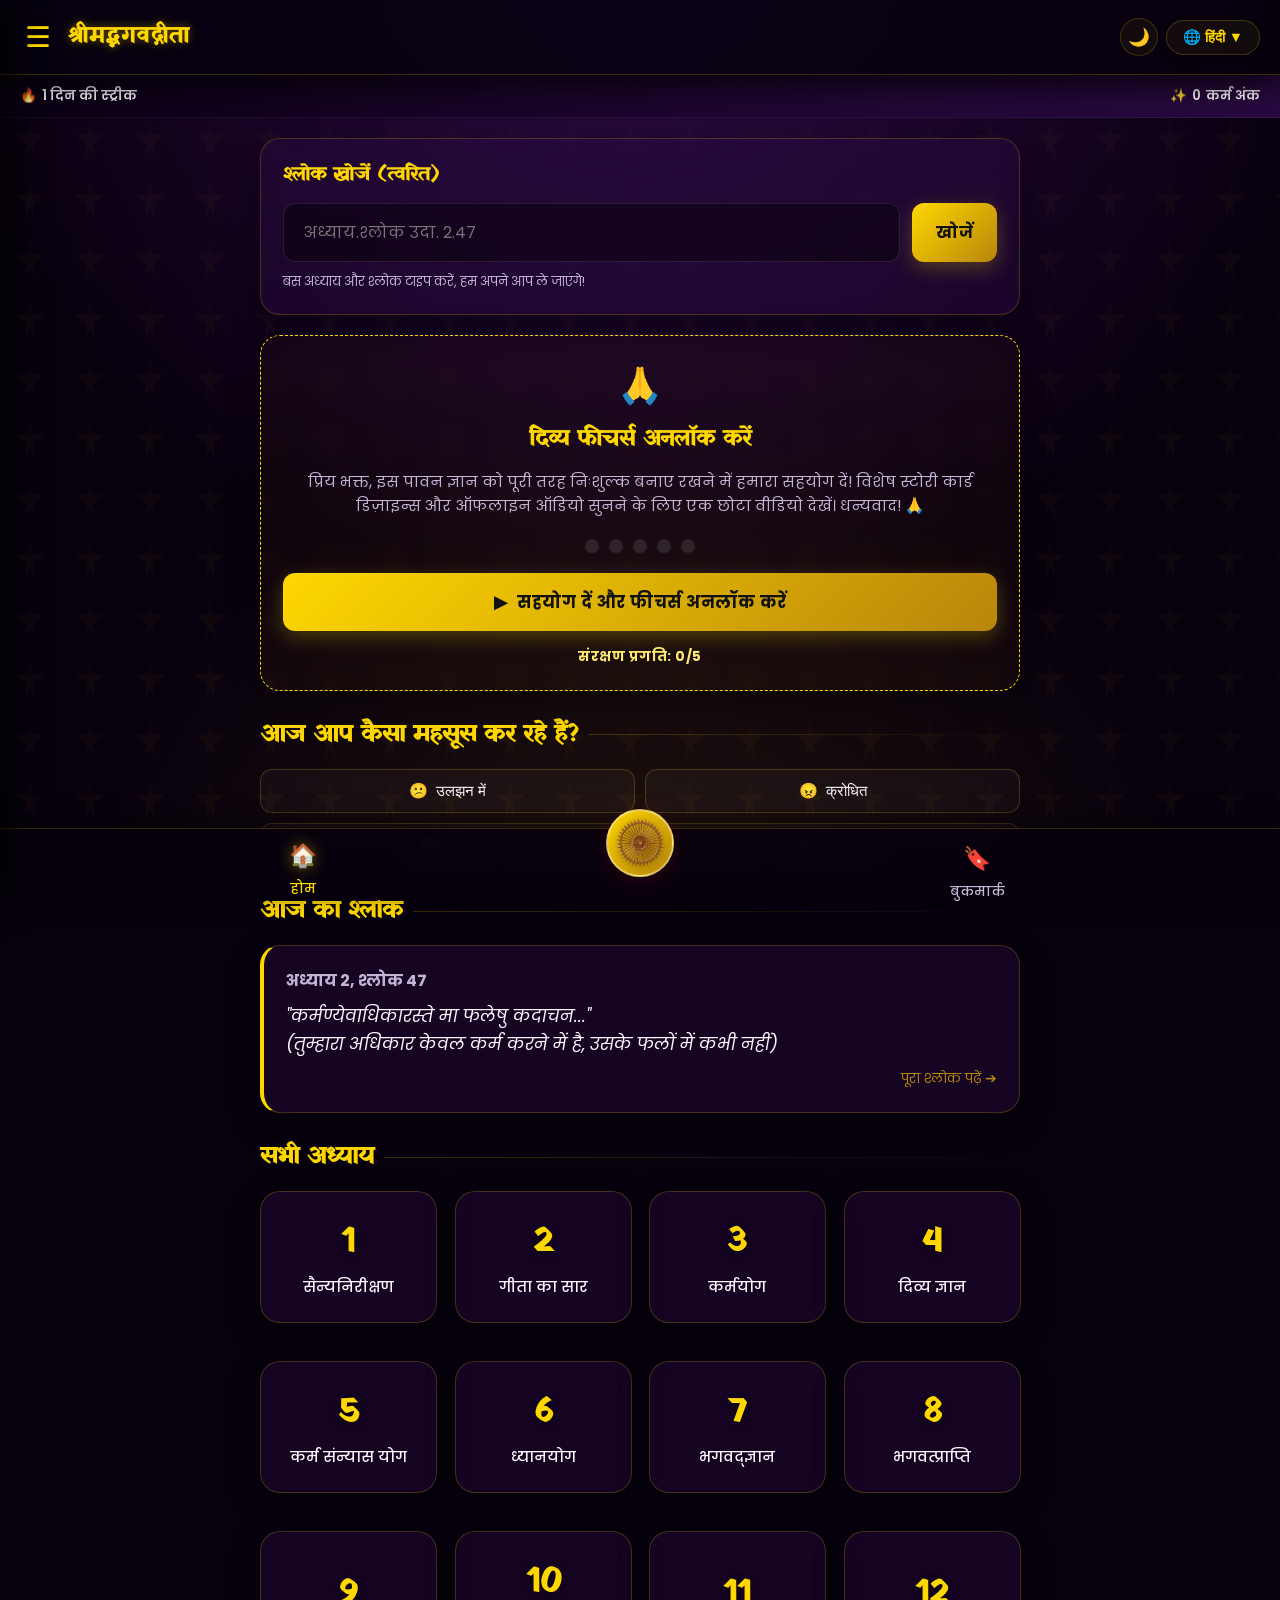
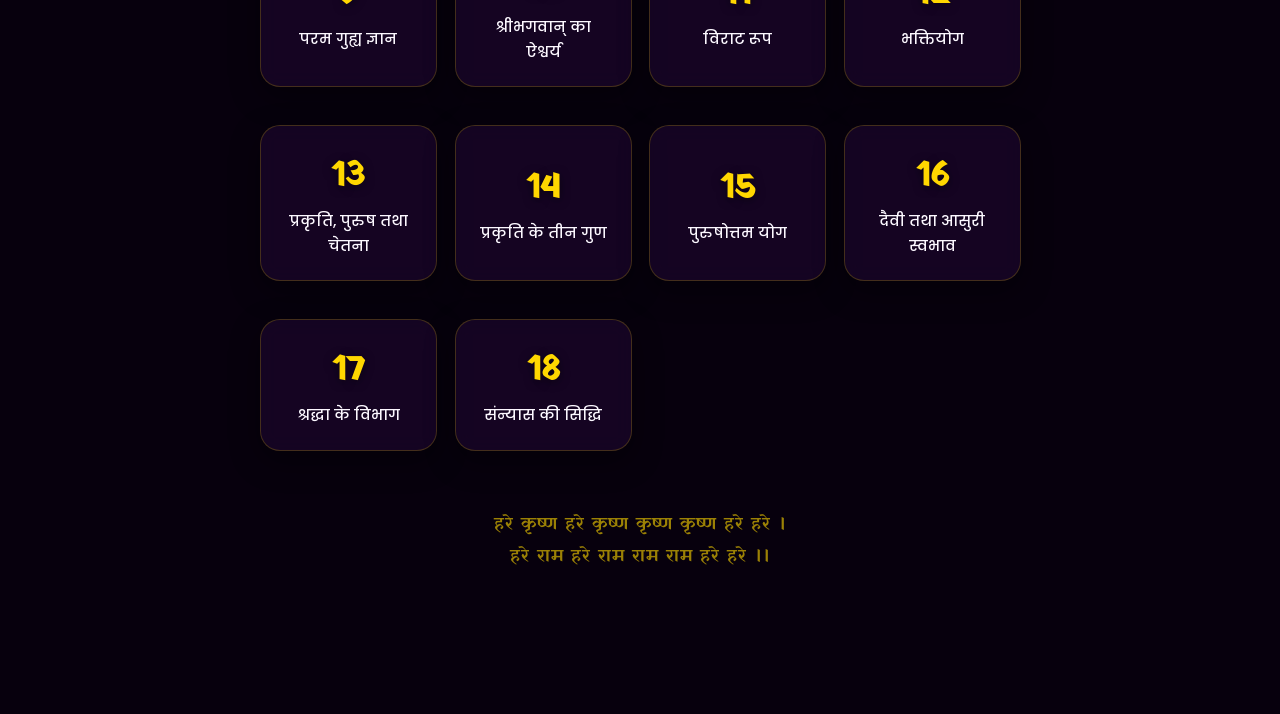
==== commit fa6d9c1d: "Create 55.html" ====
--- a/55.html
+++ b/55.html
@@ -1,12 +1,3 @@
-भैया, यहाँ आपके आध्यात्मिक एप्लिकेशन का पूर्ण (A to Z) और अत्यंत शक्तिशाली
-HTML/CSS/JS कोड दिया गया है।
-
-इसे सीधे बिना किसी काट-छाँट के कॉपी करके अपनी वेबसाइट की मुख्य फ़ाइल
-(index.html) में पेस्ट कर दें। यह कोड आपके गिटहब (GitHub) पर अपलोड की जाने वाली
-sacred_wheel.webp इमेज, बिना क्रैश होने वाले बग-फ्री इमेज प्रीव्यू (Legacy
-roundRect Polyfill) और द्विभाषी ऐप अपडेट संवाद (Bilingual Update Prompt) के साथ
-पूरी तरह से सिंक होकर काम करेगा [5]:
-
 <!DOCTYPE html>
 <html lang="en">
 <head>
@@ -60,23 +51,6 @@
             --glass-border: rgba(128, 0, 32, 0.25);
             background-image: none !important;
             background-color: #fbf8f3 !important;
-        }
-
-        /* Eye Protection Mode Style */
-        body.theme-eyeprotect {
-            --bg-dark: #1f1505;
-            --bg-panel: rgba(43, 31, 8, 0.95);
-            --bg-card: rgba(59, 43, 11, 0.65);
-            --gold-primary: #ff9900;
-            --gold-light: #ffd480;
-            --gold-dark: #b37700;
-            --gold-glow: rgba(255, 153, 0, 0.2);
-            --text-main: #fcefd2;
-            --text-muted: #d4c19c;
-            --glass-border: rgba(255, 153, 0, 0.25);
-            background-image: none !important;
-            background-color: #1f1505 !important;
-            filter: sepia(0.15) saturate(1.05);
         }
 
         * { margin: 0; padding: 0; box-sizing: border-box; -webkit-tap-highlight-color: transparent; }
@@ -462,7 +436,7 @@
         .verse-toolbar { display: flex; justify-content: space-between; align-items: center; margin-bottom: 20px; border-bottom: 1px solid var(--glass-border); padding-bottom: 15px; }
         .toolbar-btn { background: rgba(255,255,255,0.05); border: 1px solid var(--glass-border); color: var(--text-main); padding: 6px 12px; border-radius: 8px; font-size: 0.85rem; cursor: pointer; display: flex; align-items: center; gap: 5px; transition: 0.2s;}
         body.theme-day .toolbar-btn { background: rgba(0,0,0,0.02); }
-        .toolbar-btn:hover { background: rgba(255,215,0,0.1); color: var(--gold-primary); }
+        .toolbar-btn:hover { background: rgba(255, 215, 0, 0.1); color: var(--gold-primary); }
         body.theme-day .toolbar-btn:hover { background: rgba(128,0,32,0.06); color: var(--gold-primary); }
 
         .verse-sanskrit { 
@@ -567,8 +541,11 @@
 
         /* STUNNING FLOATING ACTION BUTTON (FAB) FOR CENTRAL QUICK NAV */
         .center-fab-nav {
-            width: 68px;
-            height: 68px;
+            /* ─────────────────────────────────────────────────────────
+               ADJUST THESE VALUE FIELDS TO SCALE THE CENTER BUTTON SIZE [5]
+               ───────────────────────────────────────────────────────── */
+            width: 68px;       /* <-- CHANGE THE WIDTH: e.g., 75px for larger look */
+            height: 68px;      /* <-- MATCH THE HEIGHT: e.g., 75px for proportional circles */
             border-radius: 50%;
             background: linear-gradient(135deg, var(--gold-primary), var(--gold-dark));
             color: #fff !important;
@@ -601,7 +578,10 @@
 
         /* Sacred spinning animation for Sudarshana Wheel Image [5] */
         .sacred-wheel {
-            width: 82%;
+            /* ─────────────────────────────────────────────────────────
+               ADJUST THIS VALUE FIELD TO SCALE THE INTERNAL SUDARSHANA CHAKRA [5]
+               ───────────────────────────────────────────────────────── */
+            width: 82%;        /* <-- INCREASE TO 90% or 95% TO FILL CONTAINER CARD AREA */
             height: 82%;
             animation: spinMeditative 12s linear infinite;
             filter: drop-shadow(0 2px 4px rgba(0,0,0,0.35));
@@ -749,7 +729,7 @@
         </div>
         
         <div style="display: flex; gap: 8px; align-items: center;">
-            <button class="theme-btn" onclick="app.cycleTheme()" id="theme-btn" title="Toggle Mode">🌙</button>
+            <button class="theme-btn" onclick="app.cycleTheme()" id="theme-btn" title="Toggle Theme Mode">🌙</button>
             
             <div class="lang-dropdown">
                 <button class="lang-btn" onclick="app.toggleLangMenu()" id="current-lang-btn">🌐 Eng ▼</button>
@@ -1115,7 +1095,7 @@
                 chapter_names: ["Observing the Armies", "Contents Summarized", "Karma-yoga", "Transcendental Knowledge", "Action in Krishna Consciousness", "Dhyana-yoga", "Knowledge of the Absolute", "Attaining the Supreme", "Most Confidential Knowledge", "Opulence of the Absolute", "Universal Form", "Devotional Service", "Nature, Enjoyer & Consciousness", "Three Modes of Nature", "Yoga of Supreme Person", "Divine & Demoniac Natures", "Divisions of Faith", "Perfection of Renunciation"],
                 menu_about: "About Us", menu_contact: "Contact Us", menu_privacy: "Privacy Policy", menu_terms: "Terms & Conditions", menu_share: "Share App", menu_social_title: "Our Platforms",
                 btn_prev: "Prev", btn_bookmark: "Save", btn_copy: "Copy", btn_share_action: "Share", btn_next: "Next",
-                theme_night: "Night", theme_day: "Daylight", theme_eyeprotect: "Eye Care",
+                theme_night: "Night", theme_day: "Daylight",
                 about_title: "About Bhagavad Gita App", contact_title: "Contact Spiritual Support", privacy_title: "Privacy Policy", terms_title: "Terms & Conditions",
                 about_content: "Welcome to Srimad Bhagavad Gita Premium App. This app is dedicated to spreading the divine, unadulterated teachings of Srimad Bhagavad Gita, following the disciplic succession of His Divine Grace A.C. Bhaktivedanta Swami Prabhupada (Founder-Acharya of ISKCON). Learn the ultimate absolute wisdom of Lord Sri Krishna, build a daily spiritual reading habit, collect karma points, and maintain consistency with daily reading streaks. We hope this app becomes a helpful guide on your spiritual journey.",
                 contact_content: "For any feedback, feature requests, or spiritual guidance regarding the Srimad Bhagavad Gita teachings, please feel free to connect with our spiritual support group.<br><br>📧 Email Support: support@bhagavadgitaapp.com<br>💬 Community Group: @iskcon_gita_wisdom<br><br>Chant Hare Krishna Hare Rama and be happy!",
@@ -1177,11 +1157,11 @@
                 contact_content: "श्रीमद्भगवद्गीता की शिक्षाओं के संबंध में किसी भी प्रतिक्रिया या आध्यात्मिक मार्गदर्शन के लिए, कृपया हमारे आध्यात्मिक सहायता समूह से बेझिझक जुड़ें।<br><br>📧 ईमेल सपोर्ट: support@bhagavadgitaapp.com<br>💬 टेलीग्राम ग्रुप: @iskcon_gita_wisdom<br><br>हरे कृष्ण हरे राम जपें और सुखी रहें!",
                 privacy_content: "आपकी गोपनीयता हमारे लिए अत्यंत पवित्र है। आपकी पठन स्ट्रीक, कर्म अंक और सहेजे गए श्लोक सहित आपका सारा डेटा 100% स्थानीय रूप से आपके अपने मोबाइल डिवाइस पर सहेजा जाता है। हम किसी भी बाहरी सर्वर पर आपका व्यक्तिगत विवरण या प्रगति डेटा संग्रहीत नहीं करते हैं। यह ऐप पूरी तरह से सुरक्षित है।",
                 terms_content: "यह ऐप पूरी तरह से आध्यात्मिक और शैक्षिक उपयोग के लिए विकसित किया गया है। उपयोगकर्ताओं को दैनिक श्लोक पढ़ने, उनके दिव्य तात्पर्य पर विचार करने और श्रीमद्भगवद्गीता की शिक्षाओं को अपने व्यावहारिक जीवन में लागू करने के लिए प्रोत्साहित किया जाता है। सभी अधिकार सुरक्षित हैं।",
-                share_text_base: "हरे कृष्ण! 🙏\n\n*श्रीमद्भगवद्गीता उपदेश (BG {ch}.{ve})*\n\n{sanskrit}\n\n*अनुवाद:*\n{text}\n\nरोजाना भगवद्गीता पढ़ने, कर्म अंक कमाने के लिए अभी ऐप डाउनलोड करें:\n👉 https://play.google.com/store/apps/details?id=com.bhagavad.gita.bhagwat.hindi",
+                share_text_base: "हरे कृष्ण! 🙏\n\n*श्रीमद्भगवद्गीता उपदेश (BG {ch}.{ve})*\n\n{sanskrit}\n\n*अनुवाद:*\n{text}\n\nरोजाना भगवद्गीता पढ़ने, कर्म अंक कमाने के लिए अभी ऐप डाउनलोड करें:\n👉 https://play.google.com/store/apps/details?id=com.bhagavad.gita.bhagwat.hindi",
                 share_app_base: "हरे कृष्ण! 🙏\n\nमैं श्रीमद्भगवद्गीता ऐप पर 3 भाषाओं (हिंदी, मराठी, अंग्रेजी) में दैनिक स्ट्रीक, कर्म अंक और मूड-आधारित मार्गदर्शन के साथ गीता पढ़ रहा हूँ!\n\nअभी इस दिव्य ऐप को डाउनलोड करें और अपनी आध्यात्मिक यात्रा शुरू करें:\n👉 https://play.google.com/store/apps/details?id=com.bhagavad.gita.bhagwat.hindi",
                 story_title: "स्टोरी कार्ड बनाएं",
                 story_instructions: "✨ स्टोरी कार्ड को सीधे गैलरी में डाउनलोड करने या व्हाट्सएप स्टेटस पर साझा करने के लिए नीचे दिए गए बटनों का उपयोग करें!",
-                btn_download_image: "डाउनलोड",
+                btn_download_image: "डाउनलोड करें",
                 btn_whatsapp_status: "🟢 स्टेटस शेअर",
                 share_options_title: "श्लोक साझा करें",
                 share_option_text: "टेक्स्ट मैसेज शेयर करें",
@@ -1190,7 +1170,7 @@
                 btn_font_size_up: "A+",
                 btn_font_size_down: "A-",
                 story_bg_theme: "कार्ड की थीम पृष्ठभूमि:",
-                story_include_trans: "अंग्रेजी उच्चारण:",
+                story_include_trans: "अंग्रेजी उच्चारण जोड़ें:",
                 bg_saffron: "केसरिया आभा (Saffron Glow)",
                 bg_blue: "ब्रह्मांडीय नील (Cosmic Blue)",
                 bg_crimson: "शाही लाल (Royal Crimson)",
@@ -1221,11 +1201,11 @@
                 show_word_meaning: "शब्द-दर-शब्द अर्थ",
                 bookmarks_title: "जतन केलेले श्लोक", 
                 no_bookmarks: "तुमची पवित्र माळ अद्याप रिकामी आहे। भगवंतांचे दिव्य उपदेश येथे जतन करा!", 
-                nav_home: "होम", nav_bookmarks: "बुकमार्क",
-                chap_prefix: "अध्याय", verse_prefix: "श्लोक", streak_text: "दिन की स्ट्रीक", karma_pts: "कर्म अंक",
-                toast_lang: "भाषा मराठीत बदलली", toast_zen: "ध्यान मोड चालू", toast_audio: "ऑडिओ लवकरच उपलब्ध होईळ!",
+                nav_home: "मुख्यपृष्ठ", nav_bookmarks: "बुकमार्क",
+                chap_prefix: "अध्याय", verse_prefix: "श्लोक", streak_text: "दिवसांची स्ट्रीक", karma_pts: "कर्म गुण",
+                toast_lang: "भाषा मराठीत बदलली", toast_zen: "ध्यान मोड चालू", toast_audio: "ऑडिओ लवकरच उपलब्ध होईल!",
                 toast_karma: "+10 कर्म गुण मिळाले! ✨", toast_finding: "श्लोक शोधत आहे...", toast_not_found: "श्लोक सापडला नाही",
-                toast_ch_limit: "अध्याय 1 ते 18 दरम्यान असावा", toast_format: "चुकीचे स्वरूप. उदा: 2.47", toast_bk_rem: "बुकमार्क निकाला",
+                toast_ch_limit: "अध्याय १ ते १८ दरम्यान असावा", toast_format: "चुकीचे स्वरूप. उदा: 2.47", toast_bk_rem: "बुकमार्क निकाला",
                 toast_bk_sav: "बुकमार्क जतन केला", toast_copy: "क्लिपबोर्डवर कॉपी केले", toast_net_err: " can't load data. please try again", trans_not_avail: "अनुवाद उपलब्ध नाही",
                 chapter_names: ["सैन्यनिरीक्षण", "गीतेचा सारांश", "कर्मयोग", "दिव्य ज्ञान", "कर्म संन्यास योग", "ध्यानयोग", "भगवद्ज्ञान", "भगवत्प्राप्ती", "परम गुह्य ज्ञान", "श्रीभगवंतांचे ऐश्वर्य", "विराट रूप", "भक्तियोग", "प्रकृती, पुरुष आणि चेतना", "प्रकृतीचे तीन गुण", "पुरुषोत्तम योग", "दैवी आणि आशुरी स्वभाव", "श्रद्धेचे विभाग", "संन्यासाची सिद्धी"],
                 menu_about: "आमच्याबद्दल", menu_contact: "संपर्क साधा", menu_privacy: "गोपनीयता धोरण", menu_terms: "नियम आणि अटी",
@@ -1234,7 +1214,7 @@
                 privacy_content: "...",
                 terms_content: "...",
                 ad_sustenance_title: "दिव्य फीचर्स अनलॉक करा",
-                ad_sustenance_desc: "प्रिय भक्त, हे पावन ज्ञान पूर्णपणे विनामूल्य ठेवण्यासाठी आम्हाला सहकार्य करा! विशेष स्टोरी कार्ड डिझाइन्स आणि ऑफलाइन ऑडिओ ऐकण्यासाठी एक लहान व्हिडिओ पहा. धन्यवाद! 🙏",
+                ad_sustenance_desc: "प्रिय भक्त, हे पावन ज्ञान पूर्णपणे विनामूल्य ठेवण्यासाठी आम्हाला सहकार्य करा! विशेष स्टोरी कार्ड डिझाइन्स आणि offline ऑडिओ ऐकण्यासाठी एक लहान व्हिडिओ पहा. धन्यवाद! 🙏",
                 ad_button_text: "सहकार्य करा आणि मदत करा",
                 ad_progress_text: "संरक्षण प्रगती: {count}/5",
                 why_ads_btn_text: "🧡 जाहिराती का?",
@@ -1347,8 +1327,6 @@
             cycleTheme: function() {
                 if (this.themeMode === 'night') {
                     this.themeMode = 'day';
-                } else if (this.themeMode === 'day') {
-                    this.themeMode = 'eyeprotect';
                 } else {
                     this.themeMode = 'night';
                 }
@@ -1359,15 +1337,12 @@
             },
 
             applyTheme: function(mode) {
-                document.body.classList.remove('theme-day', 'theme-eyeprotect');
+                document.body.classList.remove('theme-day');
                 const btn = document.getElementById('theme-btn');
                 if(btn) {
                     if (mode === 'day') {
                         document.body.classList.add('theme-day');
                         btn.innerHTML = '☀️';
-                    } else if (mode === 'eyeprotect') {
-                        document.body.classList.add('theme-eyeprotect');
-                        btn.innerHTML = '👁️';
                     } else {
                         btn.innerHTML = '🌙';
                     }
@@ -1510,7 +1485,7 @@
                 if(previewImg) previewImg.src = '';
             },
 
-            // Safe, fully independent draw rounded rectangle helper for ancient WebViews [5]
+            // Safe rounded rect helper method for legacy WebView engines [5]
             drawRoundRectHelper: function(ctx, x, y, width, height, radius) {
                 ctx.beginPath();
                 ctx.moveTo(x + radius, y);
@@ -1525,7 +1500,7 @@
                 ctx.closePath();
             },
 
-            // Procedural vector branding model loaded on startup to completely bypass image taints! [5]
+            // Procedural zero-taint image rendering pipeline fending off file:/// CORS restrictions [5]
             generateStoryCanvas: function(sanskrit, translation) {
                 const dict = i18n[this.lang] || i18n['english'];
                 const canvas = document.createElement('canvas');
@@ -1694,7 +1669,6 @@
                         ctx.font = "bold italic 30px 'Poppins', sans-serif";
                         ctx.fillText("हरे कृष्ण हरे कृष्ण कृष्ण कृष्ण हरे हरे । हरे राम हरे राम राम राम हरे हरे ।।", 540, safeMantraY);
 
-                        // SEARCH BOX REDESIGN (Slightly taller search box to accommodate a significantly larger logo beautifully)
                         const searchBoxX = 140;
                         const searchBoxY = safeMantraY + 40;
                         const searchBoxWidth = 800;
@@ -1713,7 +1687,7 @@
                         // Draw high fidelity vector branding completely bypassing file taints [5]
                         drawProceduralBranding(ctx, searchBoxX, searchBoxY);
 
-                        // Google Play multi-color triangle (Shifted appropriately to make room for the larger logo)
+                        // Google Play multi-color triangle
                         const lX = searchBoxX + 130;
                         const lY = searchBoxY + 33;
                         
@@ -2696,7 +2670,7 @@
                     }
                 }
                 
-                // Render the 5 standard dots (they will keep glowing strongly once user watched >= 5 ads)
+                // Render the 5 standard daily dots
                 for(let i = 1; i <= 5; i++) {
                     const dot = document.getElementById(`ad-dot-${i}`);
                     if(dot) {
@@ -2733,10 +2707,10 @@
                     msgEl.style.display = 'block';
                     if (this.lang === 'hindi') {
                         msgEl.innerHTML = `🌟 <strong>परम सेवा भाव के लिए हृदय से धन्यवाद!</strong><br>
-                        आपने आज के ५ आवश्यक विज्ञापन पूरे कर लिए हैं। आपकी इस अतिरिक्त सेवा (${count}/25) से हमारे सर्वर का खर्च और तकनीकी रख-रखाव सहजता से चल पा रहा है। श्री कृष्ण आपकी इस निःस्वार्थ सेवा से अत्यंत प्रसन्न हों! 🙏`;
+                        याने आज के ५ आवश्यक विज्ञापन पूरे कर लिए हैं। आपकी इस अतिरिक्त सेवा (${count}/25) से हमारे सर्वर का खर्च और तकनीकी रख-रखाव सहजता से चल पा रहा है। श्री कृष्ण आपकी इस निःस्वार्थ सेवा से अत्यंत प्रसन्न हों! 🙏`;
                     } else if (this.lang === 'marathi') {
                         msgEl.innerHTML = `🌟 <strong>परम सेवा भावाबद्दल मनापासून धन्यवाद!</strong><br>
-                        तुम्ही आजच्या ५ आवश्यक जाहिराती पूर्ण केल्या आहेत. तुमच्या या अतिरिक्त सहकार्यामुळे (${count}/25) आमचा सर्व्हर आणि तांत्रिक देखभाल खर्च सहज चालत आहे. श्री कृष्ण तुमच्या या निस्वार्थी सेवेने नक्कीच प्रसन्न होतील! 🙏`;
+                        तुम्ही आजच्या ५ आवश्यक जाहिराती पूर्ण केल्या आहेत। तुमच्या या अतिरिक्त सहकार्यामुळे (${count}/25) आमचा सर्व्हर आणि तांत्रिक देखभाल खर्च सहज चालत आहे। श्री कृष्ण तुमच्या या निस्वार्थी सेवेने नक्कीच प्रसन्न होतील! 🙏`;
                     } else {
                         msgEl.innerHTML = `🌟 <strong>Thank you for your supreme devotion!</strong><br>
                         You have completed the 5 daily essential ads. Your extra support (${count}/25) helps cover server APIs and developer maintenance costs. May Lord Sri Krishna bless your selfless devotional service! 🙏`;
